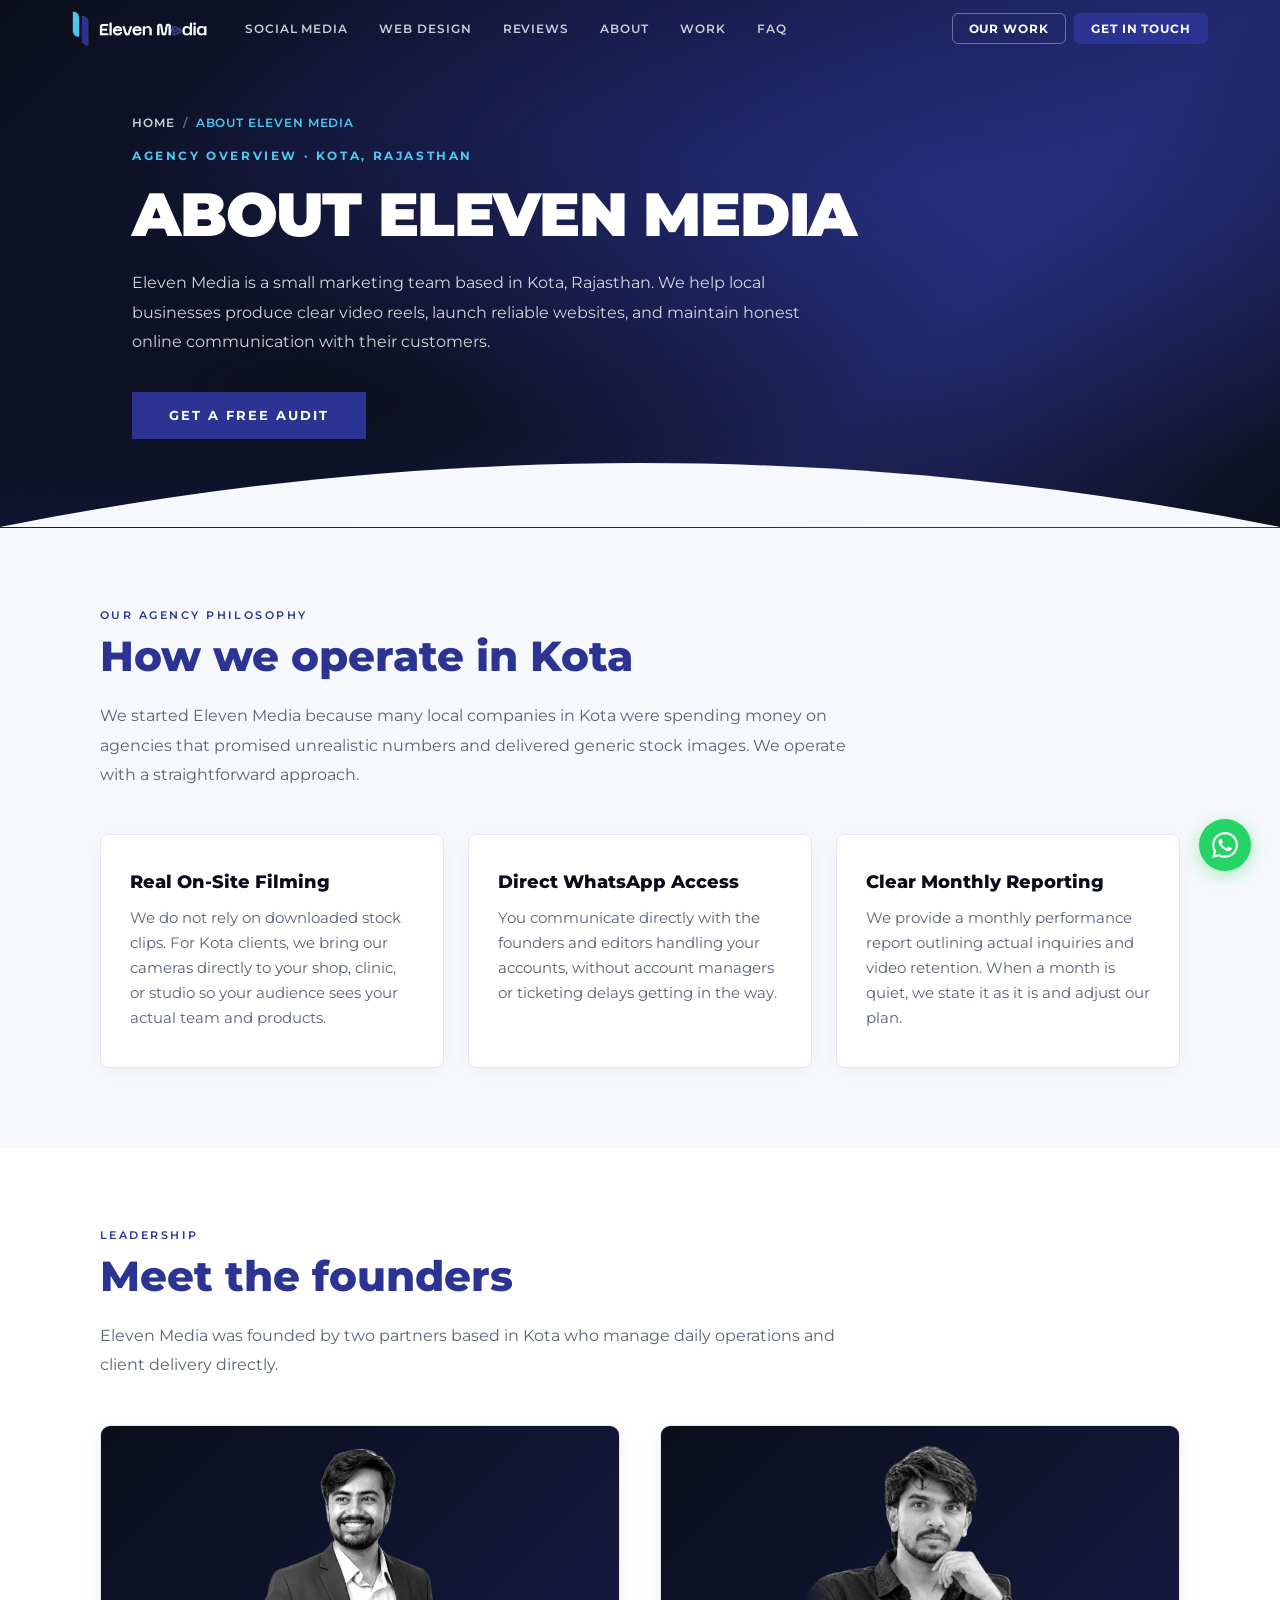
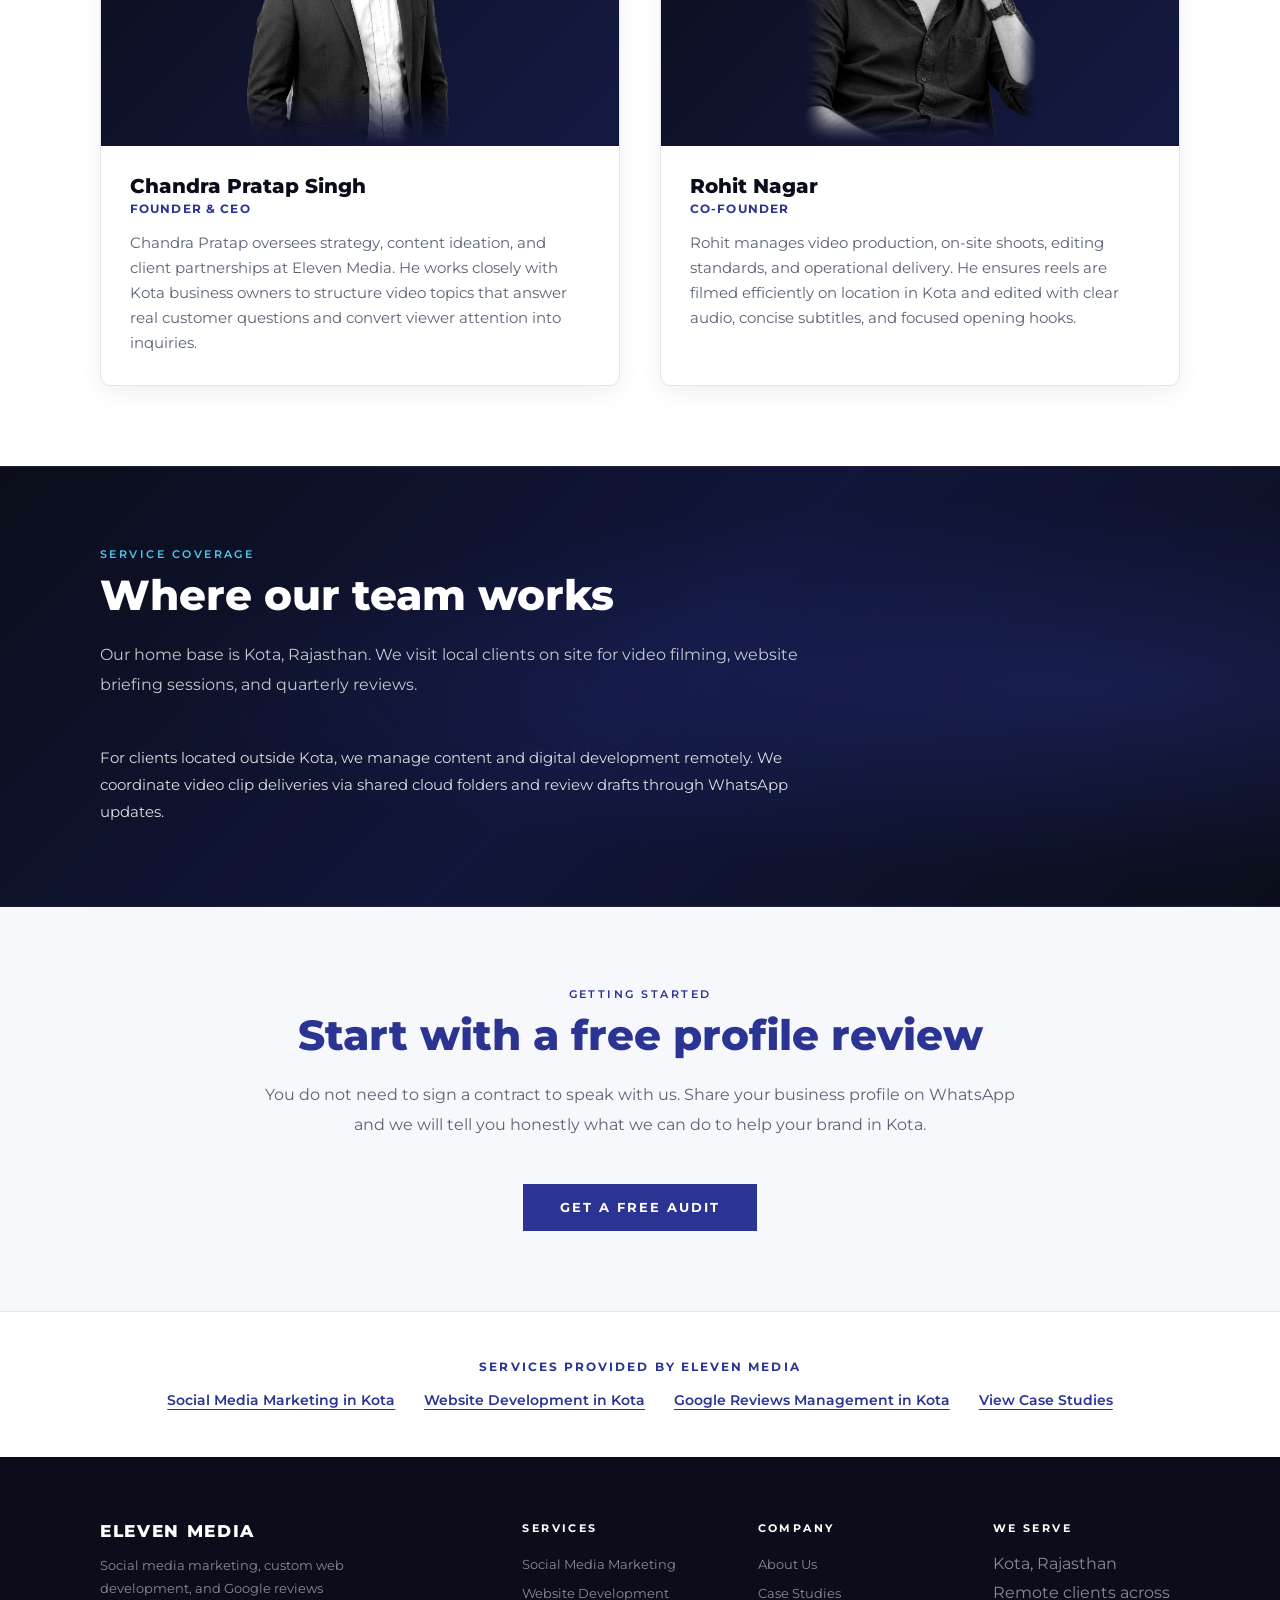
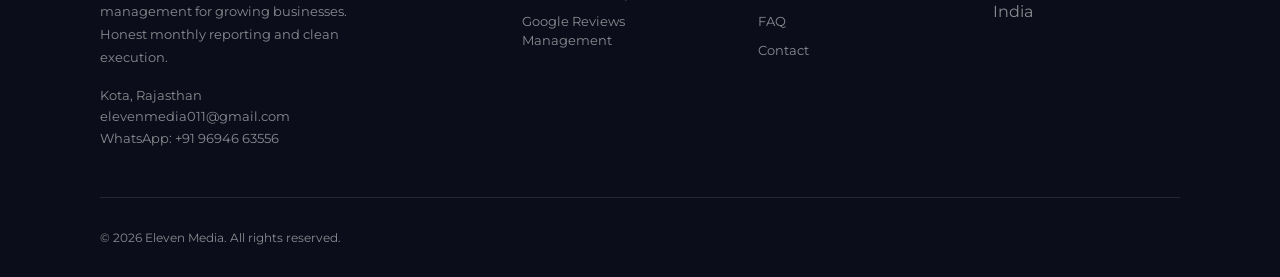
==== about/index.html @ 55a556be "Add SEO inner pages (/social-media-marketing-kota, /website-development-kota, /google-reviews-manage" ====
<!DOCTYPE html>
<html lang="en">

<head>
  <meta charset="UTF-8">
  <meta name="viewport" content="width=device-width, initial-scale=1.0">
  <title>About Eleven Media | Social Media Agency in Kota</title>
  <meta name="description"
    content="Eleven Media is a small Kota team that builds social content and websites and reports results honestly. Meet the founders.">
  <link rel="canonical" href="https://joinelevenmedia.com/about/">

  <!-- Open Graph / Facebook -->
  <meta property="og:type" content="website">
  <meta property="og:url" content="https://joinelevenmedia.com/about/">
  <meta property="og:title" content="About Eleven Media | Social Media Agency in Kota">
  <meta property="og:description"
    content="Eleven Media is a small Kota team that builds social content and websites and reports results honestly. Meet the founders.">
  <meta property="og:image" content="https://joinelevenmedia.com/assets/images/preview_screenshot.png">

  <!-- Twitter -->
  <meta name="twitter:card" content="summary_large_image">
  <meta name="twitter:url" content="https://joinelevenmedia.com/about/">
  <meta name="twitter:title" content="About Eleven Media | Social Media Agency in Kota">
  <meta name="twitter:description"
    content="Eleven Media is a small Kota team that builds social content and websites and reports results honestly. Meet the founders.">
  <meta name="twitter:image" content="https://joinelevenmedia.com/assets/images/preview_screenshot.png">

  <!-- Fonts & Stylesheet -->
  <link rel="preconnect" href="https://fonts.googleapis.com">
  <link rel="preconnect" href="https://fonts.gstatic.com" crossorigin>
  <link
    href="https://fonts.googleapis.com/css2?family=Montserrat:ital,wght@0,300;0,400;0,500;0,600;0,700;0,800;0,900;1,400&display=swap"
    rel="stylesheet">
  <link rel="stylesheet" href="../style.css">

  <!-- JSON-LD Structured Data -->
  <script type="application/ld+json">
  {
    "@context": "https://schema.org",
    "@graph": [
      {
        "@type": "ProfessionalService",
        "@id": "https://joinelevenmedia.com/#agency",
        "name": "Eleven Media",
        "url": "https://joinelevenmedia.com/",
        "logo": "https://joinelevenmedia.com/assets/images/logo.png",
        "image": "https://joinelevenmedia.com/assets/images/preview_screenshot.png",
        "email": "elevenmedia011@gmail.com",
        "telephone": "+919694663556",
        "areaServed": {
          "@type": "AdministrativeArea",
          "name": "Kota, Rajasthan"
        },
        "founder": [
          {
            "@type": "Person",
            "name": "Chandra Pratap Singh",
            "jobTitle": "Founder & CEO"
          },
          {
            "@type": "Person",
            "name": "Rohit Nagar",
            "jobTitle": "Co-Founder"
          }
        ]
      },
      {
        "@type": "BreadcrumbList",
        "@id": "https://joinelevenmedia.com/about/#breadcrumb",
        "itemListElement": [
          {
            "@type": "ListItem",
            "position": 1,
            "name": "Home",
            "item": "https://joinelevenmedia.com/"
          },
          {
            "@type": "ListItem",
            "position": 2,
            "name": "About Eleven Media",
            "item": "https://joinelevenmedia.com/about/"
          }
        ]
      }
    ]
  }
  </script>
</head>

<body>
  <!-- HEADER -->
  <header class="nav" id="siteHeader">
    <nav class="nav-inner">
      <a href="/" class="nav-logo" aria-label="Eleven Media Homepage">
        <img src="../assets/images/logo.png" alt="Eleven Media Logo" class="nav-logo-img" width="140" height="36" />
      </a>

      <!-- Desktop links -->
      <ul class="nav-links" role="list">
        <li><a href="/social-media-marketing-kota/" class="nav-ghost-link">Social Media</a></li>
        <li><a href="/website-development-kota/" class="nav-ghost-link">Web Design</a></li>
        <li><a href="/google-reviews-management-kota/" class="nav-ghost-link">Reviews</a></li>
        <li><a href="/about/" class="nav-ghost-link" aria-current="page">About</a></li>
        <li><a href="/#work" class="nav-ghost-link">Work</a></li>
        <li><a href="/#faq" class="nav-ghost-link">FAQ</a></li>
      </ul>

      <!-- Desktop CTA buttons -->
      <div class="nav-actions">
        <a href="/#work" class="nav-btn-outline">Our Work</a>
        <a href="https://wa.me/919694663556?text=Hi%20Eleven%20Media,%20I%20would%20like%20to%20talk%20about%20working%20together" class="nav-btn-solid" target="_blank" rel="noopener noreferrer">Get in Touch</a>
      </div>

      <!-- Hamburger (mobile only) -->
      <button class="nav-hamburger" id="navHamburger" onclick="toggleMobileMenu()" aria-label="Toggle menu"
        aria-expanded="false" aria-controls="mobileMenu">
        <span class="ham-line ham-line-1"></span>
        <span class="ham-line ham-line-2"></span>
        <span class="ham-line ham-line-3"></span>
      </button>
    </nav>
  </header>

  <!-- MOBILE MENU PANEL -->
  <div class="mobile-menu" id="mobileMenu" aria-hidden="true">
    <div class="mobile-menu-inner">
      <div class="mobile-menu-links">
        <a href="/social-media-marketing-kota/" class="mobile-menu-link" onclick="closeMobileMenu()">Social Media</a>
        <a href="/website-development-kota/" class="mobile-menu-link" onclick="closeMobileMenu()">Web Design</a>
        <a href="/google-reviews-management-kota/" class="mobile-menu-link" onclick="closeMobileMenu()">Reviews</a>
        <a href="/about/" class="mobile-menu-link" onclick="closeMobileMenu()">About</a>
        <a href="/#work" class="mobile-menu-link" onclick="closeMobileMenu()">Work</a>
        <a href="/#faq" class="mobile-menu-link" onclick="closeMobileMenu()">FAQ</a>
      </div>
      <div class="mobile-menu-ctas">
        <a href="/#work" class="mobile-btn-outline" onclick="closeMobileMenu()">Our Work</a>
        <a href="https://wa.me/919694663556?text=Hi%20Eleven%20Media,%20I%20would%20like%20to%20talk%20about%20working%20together" class="mobile-btn-solid" target="_blank" rel="noopener noreferrer">Get in Touch</a>
      </div>
    </div>
  </div>

  <!-- INNER HERO -->
  <section class="inner-hero">
    <div class="inner-hero-container">
      <nav class="breadcrumbs" aria-label="Breadcrumb">
        <a href="/">Home</a>
        <span class="breadcrumbs-sep" aria-hidden="true">/</span>
        <span class="breadcrumbs-current" aria-current="page">About Eleven Media</span>
      </nav>
      <p class="inner-hero-eyebrow">Agency Overview &middot; Kota, Rajasthan</p>
      <h1 class="inner-hero-title">About Eleven Media</h1>
      <p class="inner-hero-intro">
        Eleven Media is a small marketing team based in Kota, Rajasthan. We help local businesses produce clear video reels, launch reliable websites, and maintain honest online communication with their customers.
      </p>
      <a href="https://wa.me/919694663556?text=Hi%20Eleven%20Media,%20I%20would%20like%20to%20learn%20more%20about%20your%20services" class="hero-cta" target="_blank" rel="noopener noreferrer">Get a Free Audit</a>
    </div>
    <div class="wave-divider">
      <svg viewBox="0 0 1440 72" fill="none" xmlns="http://www.w3.org/2000/svg" preserveAspectRatio="none">
        <path d="M0 72C240 24 480 0 720 0C960 0 1200 24 1440 72H0Z" fill="#F7F8FC" />
      </svg>
    </div>
  </section>

  <!-- WHO WE ARE & HOW WE WORK -->
  <section class="page-section page-section-light">
    <div class="page-container">
      <p class="page-eyebrow">Our Agency Philosophy</p>
      <h2 class="page-heading">How we operate in Kota</h2>
      <p class="page-lead">
        We started Eleven Media because many local companies in Kota were spending money on agencies that promised unrealistic numbers and delivered generic stock images. We operate with a straightforward approach.
      </p>

      <div class="page-grid-3">
        <div class="page-card">
          <h3 class="page-card-title">Real On-Site Filming</h3>
          <p class="page-card-desc">
            We do not rely on downloaded stock clips. For Kota clients, we bring our cameras directly to your shop, clinic, or studio so your audience sees your actual team and products.
          </p>
        </div>
        <div class="page-card">
          <h3 class="page-card-title">Direct WhatsApp Access</h3>
          <p class="page-card-desc">
            You communicate directly with the founders and editors handling your accounts, without account managers or ticketing delays getting in the way.
          </p>
        </div>
        <div class="page-card">
          <h3 class="page-card-title">Clear Monthly Reporting</h3>
          <p class="page-card-desc">
            We provide a monthly performance report outlining actual inquiries and video retention. When a month is quiet, we state it as it is and adjust our plan.
          </p>
        </div>
      </div>
    </div>
  </section>

  <!-- MEET THE FOUNDERS -->
  <section class="page-section page-section-white">
    <div class="page-container">
      <p class="page-eyebrow">Leadership</p>
      <h2 class="page-heading">Meet the founders</h2>
      <p class="page-lead">
        Eleven Media was founded by two partners based in Kota who manage daily operations and client delivery directly.
      </p>

      <div class="founder-grid">
        <div class="founder-profile-card">
          <div class="founder-profile-img-wrap">
            <img src="../assets/founder.png" alt="Chandra Pratap Singh - Founder &amp; CEO, Eleven Media"
              class="founder-profile-img" width="320" height="300" loading="lazy" />
          </div>
          <div class="founder-profile-content">
            <h3 class="founder-profile-name">Chandra Pratap Singh</h3>
            <p class="founder-profile-role">Founder &amp; CEO</p>
            <p class="founder-profile-bio">
              Chandra Pratap oversees strategy, content ideation, and client partnerships at Eleven Media. He works closely with Kota business owners to structure video topics that answer real customer questions and convert viewer attention into inquiries.
            </p>
          </div>
        </div>

        <div class="founder-profile-card">
          <div class="founder-profile-img-wrap">
            <img src="../assets/rohit.png" alt="Rohit Nagar - Co-Founder, Eleven Media"
              class="founder-profile-img" width="300" height="300" loading="lazy" />
          </div>
          <div class="founder-profile-content">
            <h3 class="founder-profile-name">Rohit Nagar</h3>
            <p class="founder-profile-role">Co-Founder</p>
            <p class="founder-profile-bio">
              Rohit manages video production, on-site shoots, editing standards, and operational delivery. He ensures reels are filmed efficiently on location in Kota and edited with clear audio, concise subtitles, and focused opening hooks.
            </p>
          </div>
        </div>
      </div>
    </div>
  </section>

  <!-- WHERE WE WORK -->
  <section class="page-section page-section-dark">
    <div class="page-container">
      <p class="page-eyebrow">Service Coverage</p>
      <h2 class="page-heading">Where our team works</h2>
      <p class="page-lead">
        Our home base is Kota, Rajasthan. We visit local clients on site for video filming, website briefing sessions, and quarterly reviews.
      </p>
      <p style="font-size: 0.95rem; line-height: 1.8; color: rgba(255, 255, 255, 0.85); max-width: 720px;">
        For clients located outside Kota, we manage content and digital development remotely. We coordinate video clip deliveries via shared cloud folders and review drafts through WhatsApp updates.
      </p>
    </div>
  </section>

  <!-- HOW TO START -->
  <section class="page-section page-section-light" style="text-align: center;">
    <div class="page-container">
      <p class="page-eyebrow">Getting Started</p>
      <h2 class="page-heading">Start with a free profile review</h2>
      <p class="page-lead" style="margin-left: auto; margin-right: auto;">
        You do not need to sign a contract to speak with us. Share your business profile on WhatsApp and we will tell you honestly what we can do to help your brand in Kota.
      </p>
      <a href="https://wa.me/919694663556?text=Hi%20Chandra%20and%20Rohit,%20I%20would%20like%20a%20free%20audit%20for%20my%20business" class="hero-cta" target="_blank" rel="noopener noreferrer">Get a Free Audit</a>
    </div>
  </section>

  <!-- INTERNAL LINKS BAR -->
  <section class="internal-links-bar" aria-label="Services offered by Eleven Media">
    <div class="page-container">
      <p class="internal-links-label">Services Provided by Eleven Media</p>
      <ul class="internal-links-nav">
        <li><a href="/social-media-marketing-kota/">Social Media Marketing in Kota</a></li>
        <li><a href="/website-development-kota/">Website Development in Kota</a></li>
        <li><a href="/google-reviews-management-kota/">Google Reviews Management in Kota</a></li>
        <li><a href="/#work">View Case Studies</a></li>
      </ul>
    </div>
  </section>

  <!-- FOOTER -->
  <footer>
    <div class="footer-inner">
      <div class="footer-top">
        <div>
          <p class="footer-brand-name">Eleven Media</p>
          <p class="footer-brand-desc">Social media marketing, custom web development, and Google reviews management for growing businesses. Honest monthly reporting and clean execution.</p>
          <p class="footer-address">
            Kota, Rajasthan<br>
            <a href="mailto:elevenmedia011@gmail.com">elevenmedia011@gmail.com</a><br>
            <a href="https://wa.me/919694663556" target="_blank" rel="noopener noreferrer">WhatsApp: +91 96946 63556</a>
          </p>
        </div>
        <div>
          <p class="footer-col-title">Services</p>
          <ul class="footer-links">
            <li><a href="/social-media-marketing-kota/">Social Media Marketing</a></li>
            <li><a href="/website-development-kota/">Website Development</a></li>
            <li><a href="/google-reviews-management-kota/">Google Reviews Management</a></li>
          </ul>
        </div>
        <div>
          <p class="footer-col-title">Company</p>
          <ul class="footer-links">
            <li><a href="/about/">About Us</a></li>
            <li><a href="/#work">Case Studies</a></li>
            <li><a href="/#faq">FAQ</a></li>
            <li><a href="/#contact">Contact</a></li>
          </ul>
        </div>
        <div>
          <p class="footer-col-title">We Serve</p>
          <ul class="footer-links">
            <li>Kota, Rajasthan</li>
            <li>Remote clients across India</li>
          </ul>
        </div>
      </div>
      <div class="footer-bottom">
        <p>&copy; 2026 Eleven Media. All rights reserved.</p>
      </div>
    </div>
  </footer>

  <!-- FLOATING WHATSAPP -->
  <div class="wa-float">
    <a href="https://wa.me/919694663556" target="_blank" rel="noopener noreferrer" class="wa-btn"
      aria-label="Chat with Eleven Media on WhatsApp">
      <svg width="26" height="26" viewBox="0 0 24 24" fill="currentColor">
        <path
          d="M.057 24l1.687-6.163c-1.041-1.804-1.588-3.849-1.587-5.946.003-6.556 5.338-11.891 11.893-11.891 3.181.001 6.167 1.24 8.413 3.488 2.245 2.248 3.481 5.236 3.48 8.414-.003 6.557-5.338 11.892-11.893 11.892-1.99-.001-3.951-.5-5.688-1.448l-6.305 1.654zm6.597-3.807c1.676.995 3.276 1.591 5.392 1.592 5.448 0 9.886-4.434 9.889-9.885.002-5.462-4.415-9.89-9.881-9.892-5.452 0-9.887 4.434-9.889 9.884-.001 2.225.651 3.891 1.746 5.634l-.999 3.648 3.742-.981zm11.387-5.464c-.074-.124-.272-.198-.57-.347-.297-.149-1.758-.868-2.031-.967-.272-.099-.47-.149-.669.149-.198.297-.768.967-.941 1.165-.173.198-.347.223-.644.074-.297-.149-1.255-.462-2.39-1.475-.883-.788-1.48-1.761-1.653-2.059-.173-.297-.018-.458.13-.606.134-.133.297-.347.446-.521.151-.172.2-.296.3-.495.099-.198.05-.372-.025-.521-.075-.148-.669-1.611-.916-2.206-.242-.579-.487-.501-.669-.51l-.57-.01c-.198 0-.52.074-.792.372s-1.04 1.016-1.04 2.479 1.065 2.876 1.213 3.074c.149.198 2.095 3.2 5.076 4.487.709.306 1.263.489 1.694.626.712.226 1.36.194 1.872.118.571-.085 1.758-.719 2.006-1.413.248-.695.248-1.29.173-1.414z" />
      </svg>
    </a>
  </div>

  <script>
    (function () {
      var header = document.getElementById('siteHeader');
      function onScroll() {
        if (window.scrollY > 10) {
          header.classList.add('scrolled');
        } else {
          header.classList.remove('scrolled');
        }
      }
      window.addEventListener('scroll', onScroll, { passive: true });
      onScroll();
    })();

    var _menuOpen = false;
    function toggleMobileMenu() {
      _menuOpen ? closeMobileMenu() : openMobileMenu();
    }
    function openMobileMenu() {
      _menuOpen = true;
      var menu = document.getElementById('mobileMenu');
      var btn = document.getElementById('navHamburger');
      menu.classList.add('open');
      btn.classList.add('is-open');
      btn.setAttribute('aria-expanded', 'true');
      menu.setAttribute('aria-hidden', 'false');
      document.body.style.overflow = 'hidden';
    }
    function closeMobileMenu() {
      _menuOpen = false;
      var menu = document.getElementById('mobileMenu');
      var btn = document.getElementById('navHamburger');
      menu.classList.remove('open');
      btn.classList.remove('is-open');
      btn.setAttribute('aria-expanded', 'false');
      menu.setAttribute('aria-hidden', 'true');
      document.body.style.overflow = '';
    }
    document.addEventListener('keydown', function (e) {
      if (e.key === 'Escape' && _menuOpen) closeMobileMenu();
    });
  </script>
</body>

</html>
---- style.css ----
/* ======================
   ROOT & RESET
====================== */
*,
*::before,
*::after {
  box-sizing: border-box;
  margin: 0;
  padding: 0;
}

:root {
  --brand-primary: #2B3492;
  /* Deep Indigo - primary, headings, buttons, dark sections */
  --accent: #4EC7EF;
  /* Sky Blue - accents, highlights, hover, icons */
  --near-black: #0B0E1A;
  /* Near-black - hero background, footer */
  --black: #0B0E1A;
  --off-white: #F7F8FC;
  /* Off-white - page background, cards */
  --white: #ffffff;
  --dark-gray: #1E2540;
  --mid-gray: #5A6275;
  --light-gray: #E2E6F0;
}

html {
  font-size: 16px;
  scroll-behavior: smooth;
}

body {
  font-family: 'Montserrat', sans-serif;
  background: var(--off-white);
  color: var(--near-black);
  -webkit-font-smoothing: antialiased;
  padding-top: 58px;
  /* clearance for fixed nav */
}

img {
  display: block;
  max-width: 100%;
}

a {
  text-decoration: none;
  color: inherit;
}

/* ======================
   NAVIGATION
====================== */
.nav {
  position: fixed;
  top: 0;
  left: 0;
  width: 100%;
  z-index: 100;
  /* transparent at top — hero shows through */
  background: transparent;
  border-bottom: 1px solid transparent;
  transition: background 0.25s ease, border-color 0.25s ease, backdrop-filter 0.25s ease;
  height: 58px;
}

/* scrolled state — glass blur */
.nav.scrolled {
  background: rgba(11, 14, 26, 0.90);
  border-bottom-color: rgba(255, 255, 255, 0.08);
  backdrop-filter: blur(14px);
  -webkit-backdrop-filter: blur(14px);
}

.nav-inner {
  display: flex;
  align-items: center;
  justify-content: space-between;
  height: 100%;
  max-width: 1200px;
  margin: 0 auto;
  padding: 0 2rem;
  gap: 1.5rem;
}

/* Logo */
.nav-logo {
  display: flex;
  align-items: center;
  text-decoration: none;
  flex-shrink: 0;
}

.nav-logo-img {
  height: 36px;
  width: auto;
  display: block;
  object-fit: contain;
}

/* Ghost links — desktop */
.nav-links {
  display: flex;
  align-items: center;
  gap: 0.25rem;
  list-style: none;
  flex: 1;
}

.nav-ghost-link {
  display: inline-flex;
  align-items: center;
  padding: 0.45rem 0.85rem;
  font-family: 'Montserrat', sans-serif;
  font-size: 0.72rem;
  font-weight: 600;
  letter-spacing: 0.08em;
  text-transform: uppercase;
  color: rgba(255, 255, 255, 0.78);
  border-radius: 6px;
  transition: background 0.18s, color 0.18s;
  white-space: nowrap;
}

.nav-ghost-link:hover {
  background: rgba(255, 255, 255, 0.1);
  color: var(--white);
}

/* Desktop CTA buttons */
.nav-actions {
  display: flex;
  align-items: center;
  gap: 0.5rem;
  flex-shrink: 0;
}

.nav-btn-outline {
  display: inline-flex;
  align-items: center;
  padding: 0.45rem 1rem;
  font-family: 'Montserrat', sans-serif;
  font-size: 0.72rem;
  font-weight: 700;
  letter-spacing: 0.08em;
  text-transform: uppercase;
  color: var(--white);
  border: 1.5px solid rgba(255, 255, 255, 0.35);
  border-radius: 6px;
  background: transparent;
  transition: border-color 0.18s, background 0.18s;
  white-space: nowrap;
}

.nav-btn-outline:hover {
  border-color: rgba(255, 255, 255, 0.7);
  background: rgba(255, 255, 255, 0.07);
}

.nav-btn-solid {
  display: inline-flex;
  align-items: center;
  padding: 0.45rem 1rem;
  font-family: 'Montserrat', sans-serif;
  font-size: 0.72rem;
  font-weight: 700;
  letter-spacing: 0.08em;
  text-transform: uppercase;
  color: var(--white);
  background: var(--brand-primary);
  border: 1.5px solid var(--brand-primary);
  border-radius: 6px;
  transition: background 0.18s, border-color 0.18s;
  white-space: nowrap;
}

.nav-btn-solid:hover {
  background: var(--accent);
  border-color: var(--accent);
  color: var(--near-black);
}

/* Hamburger button — mobile only */
.nav-hamburger {
  display: none;
  flex-direction: column;
  justify-content: center;
  gap: 5px;
  width: 36px;
  height: 36px;
  cursor: pointer;
  background: rgba(255, 255, 255, 0.08);
  border: 1.5px solid rgba(255, 255, 255, 0.2);
  border-radius: 6px;
  padding: 0 8px;
  flex-shrink: 0;
  transition: background 0.18s;
}

.nav-hamburger:hover {
  background: rgba(255, 255, 255, 0.14);
}

.ham-line {
  display: block;
  width: 100%;
  height: 2px;
  background: var(--white);
  border-radius: 2px;
  transition: transform 0.28s cubic-bezier(0.4, 0, 0.2, 1),
    opacity 0.28s ease;
  transform-origin: center;
}

/* Animated X state */
.nav-hamburger.is-open .ham-line-1 {
  transform: translateY(7px) rotate(45deg);
}

.nav-hamburger.is-open .ham-line-2 {
  opacity: 0;
  transform: scaleX(0);
}

.nav-hamburger.is-open .ham-line-3 {
  transform: translateY(-7px) rotate(-45deg);
}

/* ======================
   MOBILE MENU PANEL
====================== */
.mobile-menu {
  display: none;
  position: fixed;
  top: 58px;
  left: 0;
  right: 0;
  bottom: 0;
  z-index: 99;
  background: rgba(11, 14, 26, 0.97);
  backdrop-filter: blur(16px);
  -webkit-backdrop-filter: blur(16px);
  border-top: 1px solid rgba(255, 255, 255, 0.08);
  overflow: hidden;
}

.mobile-menu.open {
  display: flex;
  flex-direction: column;
}

.mobile-menu-inner {
  display: flex;
  flex-direction: column;
  justify-content: space-between;
  height: 100%;
  padding: 1.5rem 1.5rem 2.5rem;
  animation: mobileMenuIn 0.24s cubic-bezier(0.16, 1, 0.3, 1) both;
}

@keyframes mobileMenuIn {
  from {
    opacity: 0;
    transform: translateY(-10px);
  }

  to {
    opacity: 1;
    transform: translateY(0);
  }
}

.mobile-menu-links {
  display: flex;
  flex-direction: column;
  gap: 0.25rem;
}

.mobile-menu-link {
  display: block;
  padding: 0.85rem 1rem;
  font-family: 'Montserrat', sans-serif;
  font-size: 0.82rem;
  font-weight: 600;
  letter-spacing: 0.1em;
  text-transform: uppercase;
  color: rgba(255, 255, 255, 0.8);
  border-radius: 8px;
  transition: background 0.18s, color 0.18s;
}

.mobile-menu-link:hover {
  background: rgba(255, 255, 255, 0.07);
  color: var(--white);
}

.mobile-menu-ctas {
  display: flex;
  flex-direction: column;
  gap: 0.6rem;
}

.mobile-btn-outline {
  display: flex;
  align-items: center;
  justify-content: center;
  width: 100%;
  padding: 0.8rem 1.5rem;
  font-family: 'Montserrat', sans-serif;
  font-size: 0.78rem;
  font-weight: 700;
  letter-spacing: 0.1em;
  text-transform: uppercase;
  color: var(--white);
  background: transparent;
  border: 1.5px solid rgba(255, 255, 255, 0.3);
  border-radius: 8px;
  transition: border-color 0.18s, background 0.18s;
}

.mobile-btn-outline:hover {
  border-color: rgba(255, 255, 255, 0.7);
  background: rgba(255, 255, 255, 0.07);
}

.mobile-btn-solid {
  display: flex;
  align-items: center;
  justify-content: center;
  width: 100%;
  padding: 0.8rem 1.5rem;
  font-family: 'Montserrat', sans-serif;
  font-size: 0.78rem;
  font-weight: 700;
  letter-spacing: 0.1em;
  text-transform: uppercase;
  color: var(--white);
  background: var(--brand-primary);
  border: 1.5px solid var(--brand-primary);
  border-radius: 8px;
  transition: background 0.18s, border-color 0.18s;
}

.mobile-btn-solid:hover {
  background: var(--accent);
  border-color: var(--accent);
  color: var(--near-black);
}



/* ======================
   HERO
====================== */
.hero {
  position: relative;
  width: 100%;
  height: 100vh;
  min-height: 640px;
  overflow: hidden;
  display: flex;
  align-items: center;
  margin-top: -58px;
  /* slide under the fixed transparent nav */
}

.hero-image-block {
  position: absolute;
  inset: 0;
  z-index: 0;
  background:
    radial-gradient(ellipse at 72% 42%, rgba(43, 52, 146, 0.65) 0%, transparent 55%),
    radial-gradient(ellipse at 88% 82%, rgba(11, 14, 26, 0.92) 0%, transparent 45%),
    linear-gradient(135deg, #0B0E1A 0%, #151a44 38%, #202766 62%, #0B0E1A 100%);
}

.hero-bg {
  position: absolute;
  inset: 0;
  z-index: 1;
  background: linear-gradient(to right, rgba(11, 14, 26, 0.88) 36%, rgba(11, 14, 26, 0.25) 72%, transparent 100%);
}

.hero-content {
  position: relative;
  z-index: 2;
  max-width: 1380px;
  width: 100%;
  margin: 0 auto;
  padding: 0 2.5rem;
  padding-top: 58px;
  padding-bottom: 2rem;
  display: grid;
  grid-template-columns: 1.1fr 0.9fr;
  align-items: center;
  gap: 3rem;
}

.hero-text-col {
  position: relative;
  z-index: 2;
}

.hero-image-col {
  display: flex;
  justify-content: flex-end;
  align-items: center;
  position: relative;
  z-index: 1;
}

.hero-image-wrapper {
  position: relative;
  display: flex;
  justify-content: flex-end;
  align-items: center;
  width: 100%;
}

/* Single scalable duo group — all duo elements scale together as one unified unit */
.hero-duo-group {
  position: relative;
  width: 100%;
  max-width: 630px;
  aspect-ratio: 630 / 580;
  height: auto;
  max-height: min(600px, 72vh);
  margin-left: auto;
  margin-right: 0;
}

/* Chandra's Backdrop Bubble (Left/Center) */
.hero-circle-backdrop {
  position: absolute;
  width: 66%;
  aspect-ratio: 1 / 1;
  border-radius: 50%;
  background: radial-gradient(circle at 35% 28%, rgba(78, 199, 239, 0.92) 0%, rgba(43, 52, 146, 0.95) 60%, #151a44 100%);
  box-shadow:
    0 25px 60px rgba(43, 52, 146, 0.5),
    0 0 45px rgba(78, 199, 239, 0.3),
    inset 0 2px 6px rgba(255, 255, 255, 0.35);
  top: 14%;
  left: 2%;
  z-index: 1;
  pointer-events: none;
  transition: transform 0.4s ease, box-shadow 0.4s ease;
}

.hero-image-wrapper:hover .hero-circle-backdrop {
  transform: scale(1.03);
  box-shadow:
    0 30px 70px rgba(43, 52, 146, 0.6),
    0 0 60px rgba(78, 199, 239, 0.45),
    inset 0 2px 8px rgba(255, 255, 255, 0.5);
}

/* Rohit's Backdrop Bubble (Right/Behind) */
.hero-backdrop-rohit {
  width: 55%;
  aspect-ratio: 1 / 1;
  background: radial-gradient(circle at 45% 35%, rgba(78, 199, 239, 0.82) 0%, rgba(43, 52, 146, 0.88) 60%, #151a44 100%);
  top: 15%;
  right: 0;
  left: auto;
  z-index: 1;
  box-shadow:
    0 20px 50px rgba(43, 52, 146, 0.4),
    0 0 35px rgba(78, 199, 239, 0.2),
    inset 0 2px 6px rgba(255, 255, 255, 0.25);
  pointer-events: none;
}

.hero-image-wrapper:hover .hero-backdrop-rohit {
  transform: scale(1.03);
  box-shadow:
    0 25px 60px rgba(43, 52, 146, 0.5),
    0 0 45px rgba(78, 199, 239, 0.3);
}

/* Rohit Nagar Container & Visual Hierarchy (Right side, slightly behind Chandra) */
.hero-rohit-wrap {
  position: absolute;
  right: 0;
  bottom: 0;
  height: 84%;
  width: auto;
  z-index: 2;
  display: flex;
  align-items: flex-end;
  justify-content: center;
  pointer-events: none;
}

.hero-rohit-img {
  height: 100%;
  width: auto;
  max-width: none;
  object-fit: contain;
  display: block;
  filter: drop-shadow(0 15px 30px rgba(0, 0, 0, 0.7));
  pointer-events: auto;
  transition: transform 0.35s ease, filter 0.35s ease;
}

.hero-rohit-img:hover {
  transform: translateY(-4px) scale(1.015);
  filter: drop-shadow(0 20px 40px rgba(78, 199, 239, 0.25));
}

/* Chandra Pratap (Front & Center-Left) */
.hero-founder-img {
  position: absolute;
  left: 0;
  bottom: 0;
  height: 96%;
  width: auto;
  max-width: none;
  object-fit: contain;
  display: block;
  z-index: 3;
  filter: drop-shadow(0 20px 35px rgba(0, 0, 0, 0.65));
  transition: transform 0.35s ease, filter 0.35s ease;
}

.hero-founder-img:hover {
  transform: translateY(-4px) scale(1.015);
  filter: drop-shadow(0 25px 45px rgba(78, 199, 239, 0.25));
}

/* Caption Cards */
.founder-caption-card {
  position: absolute;
  z-index: 4;
  display: flex;
  align-items: center;
  gap: 0.65rem;
  background: rgba(11, 14, 26, 0.88);
  backdrop-filter: blur(16px);
  -webkit-backdrop-filter: blur(16px);
  border: 1px solid rgba(255, 255, 255, 0.14);
  border-left: 3px solid var(--accent);
  padding: 0.5rem 0.9rem;
  border-radius: 9px;
  box-shadow: 0 16px 36px rgba(0, 0, 0, 0.6), 0 0 20px rgba(78, 199, 239, 0.1);
  pointer-events: auto;
  transition: transform 0.25s ease, border-color 0.25s ease, box-shadow 0.25s ease;
  white-space: nowrap;
}

.founder-caption-card.caption-chandra {
  left: 0;
  bottom: 3%;
}

.founder-caption-card.caption-rohit {
  right: 0;
  left: auto;
  bottom: 3%;
  border-left: 3px solid rgba(78, 199, 239, 0.6);
}

.founder-caption-card:hover {
  border-color: rgba(78, 199, 239, 0.4);
  box-shadow: 0 20px 42px rgba(0, 0, 0, 0.7), 0 0 28px rgba(78, 199, 239, 0.22);
}

.founder-caption-card.caption-chandra:hover {
  transform: translateY(-2px);
}

.founder-caption-card.caption-rohit:hover {
  transform: translateY(-2px);
}

.founder-caption-text {
  display: flex;
  flex-direction: column;
  line-height: 1.25;
}

.founder-name {
  font-family: 'Montserrat', sans-serif;
  font-size: 0.88rem;
  font-weight: 700;
  color: var(--white);
  letter-spacing: -0.01em;
}

.founder-role {
  font-family: 'Montserrat', sans-serif;
  font-size: 0.68rem;
  font-weight: 500;
  color: var(--accent);
  letter-spacing: 0.06em;
  text-transform: uppercase;
  margin-top: 2px;
}

.hero-tag {
  font-family: 'Montserrat', sans-serif;
  font-size: 0.76rem;
  font-weight: 600;
  letter-spacing: 0.2em;
  text-transform: uppercase;
  color: var(--accent);
  margin-bottom: 1.4rem;
}

.hero-headline {
  font-family: 'Montserrat', sans-serif;
  font-size: clamp(2.4rem, 6vw, 5.5rem);
  font-weight: 900;
  line-height: 1.0;
  text-transform: uppercase;
  color: var(--white);
  letter-spacing: -0.02em;
  max-width: 14ch;
  margin-bottom: 1.6rem;
}

.hero-sub {
  font-family: 'Montserrat', sans-serif;
  font-size: 0.92rem;
  font-weight: 400;
  letter-spacing: 0.12em;
  text-transform: uppercase;
  color: rgba(255, 255, 255, 0.72);
  margin-bottom: 2.4rem;
  line-height: 1.85;
}

.hero-cta {
  display: inline-block;
  font-family: 'Montserrat', sans-serif;
  font-size: 0.82rem;
  font-weight: 700;
  letter-spacing: 0.15em;
  text-transform: uppercase;
  color: var(--white);
  background: var(--brand-primary);
  border: 2px solid var(--brand-primary);
  padding: 0.85rem 2.2rem;
  transition: background 0.2s, border-color 0.2s, color 0.2s;
}

.hero-cta:hover {
  background: var(--accent);
  border-color: var(--accent);
  color: var(--near-black);
}

.wave-divider {
  position: absolute;
  bottom: 0;
  left: 0;
  width: 100%;
  z-index: 3;
  line-height: 0;
}

.wave-divider svg {
  display: block;
  width: 100%;
}

/* ======================
   LOGOS STRIP
====================== */
.logos-strip {
  background: var(--off-white);
  padding: 2.4rem 0;
  overflow: hidden;
  position: relative;
}

.logos-strip-label {
  text-align: center;
  font-family: 'Montserrat', sans-serif;
  font-size: 0.7rem;
  font-weight: 600;
  letter-spacing: 0.22em;
  text-transform: uppercase;
  color: var(--mid-gray);
  margin-bottom: 1.6rem;
  padding: 0 1.5rem;
}

.logos-marquee {
  width: 100%;
  overflow: hidden;
  display: flex;
  mask-image: linear-gradient(to right, transparent, black 8%, black 92%, transparent);
  -webkit-mask-image: linear-gradient(to right, transparent, black 8%, black 92%, transparent);
}

.logos-track {
  display: flex;
  width: max-content;
  animation: scroll-right 32s linear infinite;
  will-change: transform;
}

.logos-marquee:hover .logos-track {
  animation-play-state: paused;
}

.logos-group {
  display: flex;
  align-items: center;
  gap: 8.5rem;
  padding-right: 8.5rem;
  flex-shrink: 0;
}

.logo-item {
  font-family: 'Montserrat', sans-serif;
  font-size: 1.05rem;
  font-weight: 800;
  letter-spacing: 0.08em;
  text-transform: uppercase;
  color: #9aa2b6;
  transition: color 0.2s;
  cursor: default;
  white-space: nowrap;
}

.logo-item:hover {
  color: var(--brand-primary);
}

@keyframes scroll-right {
  0% {
    transform: translateX(-50%);
  }
  100% {
    transform: translateX(0);
  }
}

@media (prefers-reduced-motion: reduce) {
  .logos-track {
    animation: none;
  }
}

/* ======================
   STRATEGY / SERVICES
====================== */
.strategy {
  background: var(--off-white);
  padding: 5.5rem 2.5rem;
  text-align: center;
}

.strategy-headline {
  font-family: 'Montserrat', sans-serif;
  font-size: clamp(1.6rem, 3vw, 2.4rem);
  font-weight: 800;
  color: var(--brand-primary);
  max-width: 640px;
  margin: 0 auto 1.1rem;
  line-height: 1.15;
}

.strategy-body {
  font-size: 1rem;
  color: var(--mid-gray);
  max-width: 600px;
  margin: 0 auto 4rem;
  line-height: 1.78;
}

.services-grid {
  display: grid;
  grid-template-columns: repeat(3, 1fr);
  gap: 0;
  max-width: 860px;
  margin: 0 auto;
}

.service-item {
  padding: 2.6rem 1.4rem 3.2rem;
  display: flex;
  flex-direction: column;
  align-items: center;
  gap: 0.9rem;
  border-right: 1px solid var(--light-gray);
  border-bottom: 1px solid var(--light-gray);
}

.service-item:nth-child(3n) {
  border-right: none;
}

.service-item:nth-child(4),
.service-item:nth-child(5),
.service-item:nth-child(6) {
  border-bottom: none;
}

.service-icon {
  width: 42px;
  height: 42px;
  color: var(--brand-primary);
}

.service-title {
  font-family: 'Montserrat', sans-serif;
  font-size: 1.1rem;
  font-weight: 800;
  text-align: center;
  color: var(--near-black);
  line-height: 1.25;
}

.service-desc {
  font-size: 0.88rem;
  color: var(--mid-gray);
  text-align: center;
  line-height: 1.65;
}

/* ======================
   WHY CHOOSE
====================== */
.why-section {
  background: var(--off-white);
  padding: 5rem 2.5rem;
  text-align: center;
}

.why-eyebrow {
  font-family: 'Montserrat', sans-serif;
  font-size: 0.7rem;
  font-weight: 600;
  letter-spacing: 0.24em;
  text-transform: uppercase;
  color: var(--brand-primary);
  margin-bottom: 0.7rem;
}

.why-headline {
  font-family: 'Montserrat', sans-serif;
  font-size: clamp(1.8rem, 4vw, 3rem);
  font-weight: 900;
  color: var(--brand-primary);
  margin-bottom: 2.4rem;
}

.video-container {
  width: 100%;
  max-width: 1100px;
  margin: 0 auto;
}

.video-wrapper {
  position: relative;
  width: 100%;
  aspect-ratio: 16 / 9;
  background: #000;
  border-radius: 8px;
  overflow: hidden;
  box-shadow: 0 16px 40px rgba(11, 14, 26, 0.18);
}

.video-wrapper iframe,
.video-wrapper video {
  position: absolute;
  top: 0;
  left: 0;
  width: 100%;
  height: 100%;
  border: 0;
}

/* ======================
   TAILORED BANNER
====================== */
.tailored-banner {
  position: relative;
  width: 100%;
  min-height: 520px;
  display: flex;
  align-items: center;
  overflow: hidden;
  background:
    radial-gradient(ellipse at 15% 45%, rgba(78, 199, 239, 0.12) 0%, transparent 50%),
    radial-gradient(ellipse at 85% 65%, rgba(43, 52, 146, 0.45) 0%, transparent 60%),
    linear-gradient(135deg, #0B0E1A 0%, #11163a 50%, #0B0E1A 100%);
  border-top: 1px solid rgba(255, 255, 255, 0.06);
  border-bottom: 1px solid rgba(255, 255, 255, 0.06);
}

.tailored-inner {
  max-width: 1260px;
  width: 100%;
  margin: 0 auto;
  padding: 5.5rem 2.5rem;
  display: grid;
  grid-template-columns: 1fr 1fr;
  gap: 4.5rem;
  align-items: center;
}

.tailored-visual-col {
  position: relative;
  z-index: 1;
}

.tailored-img-card {
  position: relative;
  border-radius: 16px;
  overflow: hidden;
  border: 1px solid rgba(255, 255, 255, 0.12);
  box-shadow: 0 25px 60px rgba(0, 0, 0, 0.55), 0 0 35px rgba(78, 199, 239, 0.1);
  transition: transform 0.35s ease, box-shadow 0.35s ease, border-color 0.35s ease;
}

.tailored-img-card:hover {
  transform: translateY(-4px);
  border-color: rgba(78, 199, 239, 0.35);
  box-shadow: 0 30px 70px rgba(0, 0, 0, 0.65), 0 0 45px rgba(78, 199, 239, 0.2);
}

.tailored-img {
  display: block;
  width: 100%;
  height: 390px;
  object-fit: cover;
}

.tailored-network-wrapper {
  position: relative;
  display: flex;
  justify-content: center;
  align-items: center;
  width: 100%;
}

.tailored-network-img {
  display: block;
  width: 100%;
  max-width: 540px;
  height: auto;
  aspect-ratio: 1 / 1;
  object-fit: contain;
  filter: drop-shadow(0 20px 45px rgba(0, 0, 0, 0.45));
  transition: transform 0.4s ease;
}

.tailored-network-img:hover {
  transform: scale(1.025);
}

.tailored-badge-live {
  position: absolute;
  top: 18px;
  left: 18px;
  display: flex;
  align-items: center;
  gap: 0.55rem;
  background: rgba(11, 14, 26, 0.82);
  backdrop-filter: blur(12px);
  -webkit-backdrop-filter: blur(12px);
  border: 1px solid rgba(255, 255, 255, 0.14);
  padding: 0.45rem 0.9rem;
  border-radius: 999px;
  font-family: 'Montserrat', sans-serif;
  font-size: 0.72rem;
  font-weight: 600;
  color: var(--white);
  letter-spacing: 0.04em;
  box-shadow: 0 8px 20px rgba(0, 0, 0, 0.4);
}

.tailored-badge-live .live-dot {
  width: 7px;
  height: 7px;
  background: var(--accent);
  border-radius: 50%;
  box-shadow: 0 0 8px var(--accent);
}

.tailored-stat-pill {
  position: absolute;
  bottom: 20px;
  right: 20px;
  display: flex;
  flex-direction: column;
  background: rgba(11, 14, 26, 0.88);
  backdrop-filter: blur(14px);
  -webkit-backdrop-filter: blur(14px);
  border: 1px solid rgba(78, 199, 239, 0.28);
  border-left: 3px solid var(--accent);
  padding: 0.65rem 1.15rem;
  border-radius: 10px;
  box-shadow: 0 12px 30px rgba(0, 0, 0, 0.55);
}

.tailored-stat-pill strong {
  font-family: 'Montserrat', sans-serif;
  font-size: 1.25rem;
  font-weight: 800;
  color: var(--accent);
  line-height: 1.1;
}

.tailored-stat-pill span {
  font-family: 'Montserrat', sans-serif;
  font-size: 0.68rem;
  font-weight: 500;
  color: rgba(255, 255, 255, 0.75);
  text-transform: uppercase;
  letter-spacing: 0.05em;
  margin-top: 2px;
}

.tailored-content {
  position: relative;
  z-index: 1;
}

.tailored-eyebrow {
  font-family: 'Montserrat', sans-serif;
  font-size: 0.72rem;
  font-weight: 600;
  letter-spacing: 0.22em;
  text-transform: uppercase;
  color: var(--accent);
  margin-bottom: 0.9rem;
}

.tailored-headline {
  font-family: 'Montserrat', sans-serif;
  font-size: clamp(1.8rem, 3.2vw, 2.8rem);
  font-weight: 900;
  color: var(--white);
  line-height: 1.15;
  margin-bottom: 1.2rem;
}

.tailored-body {
  font-size: 0.94rem;
  color: rgba(255, 255, 255, 0.78);
  line-height: 1.8;
  margin-bottom: 1.8rem;
}

.tailored-features {
  display: flex;
  flex-direction: column;
  gap: 0.75rem;
  margin-bottom: 2.2rem;
}

.tailored-feature-item {
  display: flex;
  align-items: center;
  gap: 0.75rem;
  font-family: 'Montserrat', sans-serif;
  font-size: 0.85rem;
  font-weight: 600;
  color: rgba(255, 255, 255, 0.9);
}

.tailored-feature-item svg {
  color: var(--accent);
  flex-shrink: 0;
}

.tailored-cta {
  display: inline-block;
  font-family: 'Montserrat', sans-serif;
  font-size: 0.78rem;
  font-weight: 700;
  letter-spacing: 0.15em;
  text-transform: uppercase;
  color: var(--white);
  border: 2px solid var(--white);
  padding: 0.8rem 2rem;
  transition: background 0.2s, border-color 0.2s, color 0.2s;
}

.tailored-cta:hover {
  background: var(--accent);
  border-color: var(--accent);
  color: var(--near-black);
}

/* ======================
   CASE STUDIES
====================== */
.case-studies {
  background: var(--off-white);
  padding: 5.5rem 2.5rem;
}

.section-header {
  text-align: center;
  margin-bottom: 3rem;
}

.section-eyebrow {
  font-family: 'Montserrat', sans-serif;
  font-size: 0.7rem;
  font-weight: 600;
  letter-spacing: 0.22em;
  text-transform: uppercase;
  color: var(--accent);
  margin-bottom: 0.6rem;
}

.section-title {
  font-family: 'Montserrat', sans-serif;
  font-size: clamp(1.6rem, 3.2vw, 2.4rem);
  font-weight: 800;
  color: var(--brand-primary);
}

.cs-grid {
  display: grid;
  grid-template-columns: repeat(2, 1fr);
  gap: 1rem;
  max-width: 1080px;
  margin: 0 auto;
}

.cs-grid-2 {
  grid-template-columns: repeat(2, 1fr);
}

.cs-card {
  position: relative;
  overflow: hidden;
  cursor: pointer;
  border-radius: 6px;
}

.cs-card::after {
  content: '';
  display: block;
  padding-bottom: 65%;
}

.cs-card-1 {
  background: linear-gradient(135deg, #0B0E1A 0%, #202766 100%);
}

.cs-card-2 {
  background: linear-gradient(135deg, #101633 0%, #2B3492 100%);
}

.cs-overlay {
  position: absolute;
  inset: 0;
  background: linear-gradient(to top, rgba(11, 14, 26, 0.85) 0%, rgba(11, 14, 26, 0.2) 60%, transparent 100%);
  z-index: 1;
  transition: opacity 0.3s;
}

.cs-card-label {
  position: absolute;
  bottom: 0;
  left: 0;
  right: 0;
  z-index: 2;
  padding: 1.4rem 1.6rem 1.6rem;
  transform: translateY(6px);
  transition: transform 0.3s ease;
}

.cs-card:hover .cs-card-label {
  transform: translateY(0);
}

.cs-card-title {
  font-family: 'Montserrat', sans-serif;
  font-size: 1.15rem;
  font-weight: 800;
  color: var(--white);
  line-height: 1.2;
  margin-bottom: 0.35rem;
}

.cs-card-sub {
  font-family: 'Montserrat', sans-serif;
  font-size: 0.68rem;
  font-weight: 600;
  letter-spacing: 0.13em;
  text-transform: uppercase;
  color: var(--accent);
}

.cs-card-tap-hint {
  display: flex;
  align-items: center;
  gap: 0.4rem;
  font-family: 'Montserrat', sans-serif;
  font-size: 0.65rem;
  font-weight: 600;
  letter-spacing: 0.1em;
  text-transform: uppercase;
  color: rgba(255, 255, 255, 0.5);
  margin-top: 0.6rem;
  opacity: 0;
  transition: opacity 0.3s ease;
}

.cs-card:hover .cs-tap-hint {
  opacity: 1;
}

/* ======================
   CASE STUDY MODAL
====================== */
.cs-modal-backdrop {
  display: none;
  position: fixed;
  inset: 0;
  z-index: 500;
  background: rgba(11, 14, 26, 0.88);
  backdrop-filter: blur(6px);
  -webkit-backdrop-filter: blur(6px);
  align-items: center;
  justify-content: center;
  padding: 1.5rem;
  animation: csModalIn 0.25s ease;
}

.cs-modal-backdrop.open {
  display: flex;
}

@keyframes csModalIn {
  from {
    opacity: 0;
  }

  to {
    opacity: 1;
  }
}

.cs-modal-box {
  position: relative;
  background: var(--near-black);
  border: 1px solid rgba(255, 255, 255, 0.1);
  border-radius: 12px;
  width: 100%;
  max-width: 900px;
  max-height: 90vh;
  overflow-y: auto;
  box-shadow: 0 40px 80px rgba(0, 0, 0, 0.7);
  animation: csBoxIn 0.28s cubic-bezier(0.16, 1, 0.3, 1);
}

@keyframes csBoxIn {
  from {
    transform: translateY(28px) scale(0.97);
    opacity: 0;
  }

  to {
    transform: translateY(0) scale(1);
    opacity: 1;
  }
}

.cs-modal-close {
  position: absolute;
  top: 1rem;
  right: 1rem;
  z-index: 10;
  background: rgba(255, 255, 255, 0.1);
  border: 1px solid rgba(255, 255, 255, 0.18);
  color: var(--white);
  font-size: 1.3rem;
  line-height: 1;
  width: 36px;
  height: 36px;
  border-radius: 50%;
  cursor: pointer;
  display: flex;
  align-items: center;
  justify-content: center;
  transition: background 0.2s, border-color 0.2s;
}

.cs-modal-close:hover {
  background: rgba(78, 199, 239, 0.2);
  border-color: var(--accent);
}

.cs-modal-hero {
  position: relative;
  width: 100%;
  height: 280px;
  overflow: hidden;
  border-radius: 12px 12px 0 0;
  flex-shrink: 0;
}

.cs-modal-hero-img {
  display: block;
  width: 100%;
  height: 100%;
  object-fit: cover;
  object-position: center;
}

.cs-modal-hero-overlay {
  position: absolute;
  inset: 0;
  background: linear-gradient(to top, rgba(11, 14, 26, 0.92) 0%, rgba(11, 14, 26, 0.3) 55%, transparent 100%);
}

.cs-modal-hero-text {
  position: absolute;
  bottom: 0;
  left: 0;
  right: 0;
  padding: 1.5rem 2rem;
}

.cs-modal-eyebrow {
  font-family: 'Montserrat', sans-serif;
  font-size: 0.65rem;
  font-weight: 600;
  letter-spacing: 0.22em;
  text-transform: uppercase;
  color: var(--accent);
  margin-bottom: 0.4rem;
}

.cs-modal-title {
  font-family: 'Montserrat', sans-serif;
  font-size: clamp(1.4rem, 3vw, 2rem);
  font-weight: 900;
  color: var(--white);
  line-height: 1.1;
  margin-bottom: 0.5rem;
}

.cs-modal-meta {
  font-family: 'Montserrat', sans-serif;
  font-size: 0.72rem;
  font-weight: 500;
  letter-spacing: 0.1em;
  text-transform: uppercase;
  color: rgba(255, 255, 255, 0.55);
}

.cs-modal-body {
  padding: 2rem 2rem 2.5rem;
  color: rgba(255, 255, 255, 0.78);
}

.cs-modal-body .cs-section-label {
  font-family: 'Montserrat', sans-serif;
  font-size: 0.62rem;
  font-weight: 700;
  letter-spacing: 0.2em;
  text-transform: uppercase;
  color: var(--accent);
  margin-bottom: 0.5rem;
  margin-top: 1.8rem;
}

.cs-modal-body .cs-section-label:first-child {
  margin-top: 0;
}

.cs-modal-body p {
  font-family: 'Montserrat', sans-serif;
  font-size: 0.92rem;
  font-weight: 400;
  line-height: 1.8;
  color: rgba(255, 255, 255, 0.78);
  margin-bottom: 1rem;
}

.cs-modal-body h4 {
  font-family: 'Montserrat', sans-serif;
  font-size: 1rem;
  font-weight: 700;
  color: var(--white);
  margin-bottom: 0.6rem;
}

.cs-modal-stats {
  display: grid;
  grid-template-columns: repeat(3, 1fr);
  gap: 1rem;
  margin: 1.2rem 0 1.6rem;
}

.cs-stat {
  background: rgba(255, 255, 255, 0.05);
  border: 1px solid rgba(255, 255, 255, 0.09);
  border-radius: 8px;
  padding: 1rem 0.8rem;
  text-align: center;
}

.cs-stat strong {
  display: block;
  font-family: 'Montserrat', sans-serif;
  font-size: 1.5rem;
  font-weight: 900;
  color: var(--accent);
  line-height: 1.1;
  margin-bottom: 0.25rem;
}

.cs-stat span {
  font-family: 'Montserrat', sans-serif;
  font-size: 0.65rem;
  font-weight: 600;
  letter-spacing: 0.1em;
  text-transform: uppercase;
  color: rgba(255, 255, 255, 0.45);
}

.outline-btn {
  display: inline-block;
  font-family: 'Montserrat', sans-serif;
  font-size: 0.78rem;
  font-weight: 700;
  letter-spacing: 0.15em;
  text-transform: uppercase;
  color: var(--brand-primary);
  border: 2px solid var(--brand-primary);
  padding: 0.8rem 2rem;
  transition: background 0.2s, border-color 0.2s, color 0.2s;
}

.outline-btn:hover {
  background: var(--brand-primary);
  color: var(--white);
}

/* ======================
   WEBSITE DEVELOPMENT BANNER
====================== */
.web-banner,
.seo-banner {
  position: relative;
  min-height: 380px;
  display: flex;
  align-items: center;
  overflow: hidden;
  background:
    linear-gradient(rgba(11, 14, 26, 0.72), rgba(11, 14, 26, 0.72)),
    radial-gradient(ellipse at 62% 50%, rgba(43, 52, 146, 0.7) 0%, transparent 68%),
    linear-gradient(135deg, #0B0E1A 0%, #1e2560 60%, #0B0E1A 100%);
}

.web-inner,
.seo-inner {
  max-width: 1260px;
  width: 100%;
  margin: 0 auto;
  padding: 4.5rem 2.5rem;
  display: grid;
  grid-template-columns: 1.15fr 0.85fr;
  gap: 3.5rem;
  align-items: center;
}

.web-content,
.seo-content {
  position: relative;
  z-index: 1;
}

.web-eyebrow,
.seo-eyebrow {
  font-family: 'Montserrat', sans-serif;
  font-size: 0.7rem;
  font-weight: 600;
  letter-spacing: 0.24em;
  text-transform: uppercase;
  color: var(--accent);
  margin-bottom: 0.8rem;
}

.web-headline,
.seo-headline {
  font-family: 'Montserrat', sans-serif;
  font-size: clamp(2rem, 4.5vw, 3.8rem);
  font-weight: 900;
  color: var(--white);
  line-height: 1.08;
  margin-bottom: 1.25rem;
}

.web-body,
.seo-body {
  font-family: 'Montserrat', sans-serif;
  font-size: 0.95rem;
  font-weight: 400;
  color: rgba(255, 255, 255, 0.78);
  line-height: 1.8;
  max-width: 640px;
  margin-bottom: 2rem;
}

.web-visual-col {
  display: flex;
  justify-content: flex-end;
  align-items: center;
  position: relative;
  z-index: 1;
}

.web-visual-wrapper {
  position: relative;
  display: flex;
  justify-content: center;
  align-items: center;
  width: 100%;
}

.web-dev-img {
  display: block;
  width: 100%;
  max-width: 440px;
  height: auto;
  aspect-ratio: 1024 / 1000;
  object-fit: contain;
  filter: drop-shadow(0 15px 35px rgba(0, 0, 0, 0.5)) drop-shadow(0 0 25px rgba(78, 199, 239, 0.15));
  transition: transform 0.4s ease, filter 0.4s ease;
}

.web-dev-img:hover {
  transform: translateY(-4px) scale(1.02);
  filter: drop-shadow(0 20px 45px rgba(0, 0, 0, 0.6)) drop-shadow(0 0 35px rgba(78, 199, 239, 0.25));
}

.outline-btn-white {
  display: inline-block;
  font-family: 'Montserrat', sans-serif;
  font-size: 0.78rem;
  font-weight: 700;
  letter-spacing: 0.15em;
  text-transform: uppercase;
  color: var(--white);
  border: 2px solid var(--white);
  padding: 0.8rem 2rem;
  transition: background 0.2s, border-color 0.2s, color 0.2s;
}

.outline-btn-white:hover {
  background: var(--accent);
  border-color: var(--accent);
  color: var(--near-black);
}

/* ======================
   FAQ
====================== */
.faq {
  background: var(--white);
  padding: 5.5rem 2.5rem;
}

.faq-inner {
  max-width: 840px;
  margin: 0 auto;
}

.faq-eyebrow {
  font-family: 'Montserrat', sans-serif;
  font-size: 0.7rem;
  font-weight: 600;
  letter-spacing: 0.22em;
  text-transform: uppercase;
  color: var(--brand-primary);
  margin-bottom: 2.5rem;
}

.faq-item {
  border-top: 1px solid var(--light-gray);
  padding: 1.4rem 0;
}

.faq-item:last-child {
  border-bottom: 1px solid var(--light-gray);
}

.faq-q {
  display: flex;
  align-items: center;
  justify-content: space-between;
  gap: 1rem;
  cursor: pointer;
  font-family: 'Montserrat', sans-serif;
  font-size: 1.02rem;
  font-weight: 700;
  color: var(--near-black);
  letter-spacing: 0.02em;
  user-select: none;
  transition: color 0.2s;
}

.faq-q:hover {
  color: var(--brand-primary);
}

.faq-item.open .faq-q {
  color: var(--brand-primary);
}

.faq-arrow {
  width: 17px;
  height: 17px;
  flex-shrink: 0;
  transition: transform 0.25s, color 0.2s;
  color: var(--mid-gray);
}

.faq-item.open .faq-arrow {
  transform: rotate(90deg);
  color: var(--accent);
}

.faq-a {
  display: none;
  font-size: 0.92rem;
  color: var(--mid-gray);
  line-height: 1.78;
  padding-top: 0.9rem;
  max-width: 660px;
}

.faq-item.open .faq-a {
  display: block;
}

/* ======================
   TESTIMONIALS
====================== */
.testimonials {
  background: var(--near-black);
  padding: 5.5rem 2.5rem;
  position: relative;
  overflow: hidden;
}

.testimonials::before {
  content: '';
  position: absolute;
  inset: 0;
  z-index: 0;
  background-image:
    repeating-radial-gradient(ellipse at 50% 50%, transparent 0, transparent 20px, rgba(43, 52, 146, 0.08) 21px, transparent 22px),
    repeating-linear-gradient(rgba(255, 255, 255, 0.02) 1px, transparent 1px);
  background-size: 220px 220px, 70px 70px;
}

.testimonials-inner {
  position: relative;
  z-index: 1;
  max-width: 1200px;
  margin: 0 auto;
  text-align: center;
}

.test-header {
  display: flex;
  flex-direction: column;
  align-items: center;
  max-width: 600px;
  margin: 0 auto 3rem;
}

.test-pill {
  display: inline-block;
  border: 1px solid rgba(255, 255, 255, 0.18);
  padding: 0.35rem 1.1rem;
  border-radius: 9999px;
  font-family: 'Montserrat', sans-serif;
  font-size: 0.72rem;
  font-weight: 700;
  letter-spacing: 0.18em;
  text-transform: uppercase;
  color: var(--accent);
  background: rgba(43, 52, 146, 0.18);
  margin-bottom: 1.2rem;
}

.test-heading {
  font-family: 'Montserrat', sans-serif;
  font-size: clamp(2rem, 4vw, 3.2rem);
  font-weight: 900;
  color: var(--white);
  letter-spacing: -0.02em;
  line-height: 1.15;
}

.test-sub {
  font-size: 0.96rem;
  color: rgba(255, 255, 255, 0.65);
  margin-top: 1rem;
  line-height: 1.7;
}

.testimonials-marquee-wrapper {
  display: flex;
  justify-content: center;
  gap: 1.5rem;
  max-height: 740px;
  overflow: hidden;
  position: relative;
  mask-image: linear-gradient(to bottom, transparent 0%, black 10%, black 90%, transparent 100%);
  -webkit-mask-image: linear-gradient(to bottom, transparent 0%, black 10%, black 90%, transparent 100%);
}

.testimonials-col {
  display: flex;
  flex-direction: column;
  width: 100%;
  max-width: 350px;
  flex: 1 1 0;
}

.testimonials-track {
  display: flex;
  flex-direction: column;
  gap: 1.5rem;
  will-change: transform;
}

.track-1 {
  animation: scroll-vertical 24s linear infinite;
}

.track-2 {
  animation: scroll-vertical 30s linear infinite;
}

.track-3 {
  animation: scroll-vertical 27s linear infinite;
}

.testimonials-track:hover {
  animation-play-state: paused;
}

@keyframes scroll-vertical {
  0% {
    transform: translateY(0);
  }

  100% {
    transform: translateY(-50%);
  }
}

.test-card {
  padding: 2.2rem 1.8rem;
  border-radius: 1.5rem;
  background: #0F1322;
  border: 1px solid rgba(255, 255, 255, 0.08);
  box-shadow: 0 10px 30px rgba(0, 0, 0, 0.3);
  text-align: left;
  transition: transform 0.3s cubic-bezier(0.16, 1, 0.3, 1), box-shadow 0.3s ease, border-color 0.3s ease;
  user-select: none;
  cursor: default;
}

.test-card:hover {
  transform: translateY(-8px) scale(1.02);
  box-shadow: 0 25px 50px -12px rgba(0, 0, 0, 0.5), 0 0 0 1px rgba(78, 199, 239, 0.25);
  border-color: rgba(78, 199, 239, 0.35);
}

.test-card-text {
  font-size: 0.92rem;
  color: rgba(255, 255, 255, 0.78);
  line-height: 1.72;
  margin-bottom: 1.6rem;
  font-weight: 400;
}

.test-card-footer {
  display: flex;
  align-items: center;
  gap: 0.85rem;
}

.test-card-avatar {
  width: 42px;
  height: 42px;
  border-radius: 50%;
  object-fit: cover;
  border: 2px solid rgba(255, 255, 255, 0.12);
  transition: border-color 0.3s ease;
  flex-shrink: 0;
}

.test-card:hover .test-card-avatar {
  border-color: var(--accent);
}

.test-card-info {
  display: flex;
  flex-direction: column;
}

.test-card-name {
  font-family: 'Montserrat', sans-serif;
  font-weight: 700;
  font-size: 0.92rem;
  color: var(--white);
  line-height: 1.3;
}

.test-card-role {
  font-size: 0.75rem;
  color: rgba(255, 255, 255, 0.5);
  margin-top: 0.15rem;
}

@media (max-width: 1024px) {
  .col-3 {
    display: none;
  }
}

@media (max-width: 768px) {
  .col-2 {
    display: none;
  }

  .testimonials {
    padding: 4rem 1.5rem;
  }
}

/* ======================
   PRICING
====================== */
.pricing-section {
  position: relative;
  background: var(--off-white);
  padding: 6rem 2.5rem;
  overflow: hidden;
}

.pricing-bg-grid {
  position: absolute;
  inset: 0;
  pointer-events: none;
  background-image:
    linear-gradient(to right, rgba(43, 52, 146, 0.08) 1px, transparent 1px),
    linear-gradient(to bottom, rgba(43, 52, 146, 0.08) 1px, transparent 1px);
  background-size: 32px 32px;
  mask-image: radial-gradient(ellipse at center, black 25%, transparent 72%);
  -webkit-mask-image: radial-gradient(ellipse at center, black 25%, transparent 72%);
}

.pricing-inner {
  position: relative;
  z-index: 1;
  max-width: 1100px;
  margin: 0 auto;
}

.pricing-header {
  max-width: 620px;
  margin: 0 auto 3.5rem;
  text-align: center;
}

.pricing-pill {
  display: inline-block;
  border: 1px solid rgba(43, 52, 146, 0.28);
  padding: 0.35rem 1.2rem;
  border-radius: 9999px;
  font-family: 'Montserrat', monospace;
  font-size: 0.72rem;
  font-weight: 700;
  letter-spacing: 0.16em;
  text-transform: uppercase;
  color: var(--brand-primary);
  background: rgba(43, 52, 146, 0.06);
  margin-bottom: 1.2rem;
}

.pricing-headline {
  font-family: 'Montserrat', sans-serif;
  font-size: clamp(2rem, 3.8vw, 3rem);
  font-weight: 900;
  color: var(--brand-primary);
  line-height: 1.15;
  letter-spacing: -0.02em;
}

.pricing-sub {
  font-size: 0.96rem;
  color: var(--mid-gray);
  margin-top: 1.1rem;
  line-height: 1.72;
}

.pricing-card-wrapper {
  max-width: 820px;
  margin: 0 auto;
  transition: max-width 0.3s ease;
}

/* Auto-expands container and adjusts grid when 3 or more cards are present */
.pricing-card-wrapper:has(.pricing-grid > :nth-child(3)) {
  max-width: 1100px;
}

.pricing-box {
  position: relative;
  background: var(--white);
  border: 1px solid var(--light-gray);
  padding: 1.2rem;
  box-shadow: 0 16px 40px rgba(11, 14, 26, 0.05);
}

.plus-icon {
  position: absolute;
  font-family: monospace;
  font-size: 1.4rem;
  line-height: 1;
  font-weight: 600;
  color: var(--brand-primary);
  pointer-events: none;
  user-select: none;
}

.plus-top-left {
  top: -11px;
  left: -9px;
}

.plus-top-right {
  top: -11px;
  right: -9px;
}

.plus-bottom-left {
  bottom: -11px;
  left: -9px;
}

.plus-bottom-right {
  bottom: -11px;
  right: -9px;
}

/* Flexible grid: supports 2, 3, 4, or 5 categories easily */
.pricing-grid {
  display: grid;
  grid-template-columns: repeat(auto-fit, minmax(280px, 1fr));
  gap: 1.2rem;
  align-items: stretch;
}

.pricing-card {
  display: flex;
  flex-direction: column;
  justify-content: space-between;
  padding: 1.8rem 1.6rem 1.6rem;
  background: var(--white);
  border: 1px solid transparent;
  border-radius: 0.5rem;
  transition: transform 0.2s ease, box-shadow 0.2s ease;
}

.pricing-card:hover {
  transform: translateY(-2px);
}

.pricing-card-featured {
  position: relative;
  border: 1px solid rgba(43, 52, 146, 0.22);
  background: #FAFBFE;
  overflow: hidden;
}

.border-trail-glow {
  position: absolute;
  inset: -2px;
  border-radius: 0.6rem;
  background: conic-gradient(from 0deg at 50% 50%, transparent 0deg, var(--accent) 60deg, var(--brand-primary) 120deg, transparent 180deg);
  animation: borderTrailSpin 5s linear infinite;
  z-index: 0;
  opacity: 0.45;
}

.pricing-card-featured>* {
  position: relative;
  z-index: 1;
}

@keyframes borderTrailSpin {
  0% {
    transform: rotate(0deg);
  }

  100% {
    transform: rotate(360deg);
  }
}

.pricing-title-row {
  display: flex;
  align-items: center;
  justify-content: space-between;
  gap: 0.5rem;
}

.pricing-plan-title {
  font-family: 'Montserrat', sans-serif;
  font-size: 1.15rem;
  font-weight: 800;
  color: var(--near-black);
}

.pricing-discount-wrap {
  display: flex;
  align-items: center;
  gap: 0.4rem;
}

.pricing-original-price {
  font-size: 0.85rem;
  color: #9aa2b6;
  text-decoration: line-through;
}

.pricing-badge {
  font-size: 0.7rem;
  font-weight: 700;
  padding: 0.2rem 0.55rem;
  border-radius: 9999px;
  letter-spacing: 0.05em;
}

.badge-secondary {
  background: #edf0f8;
  color: var(--brand-primary);
}

.badge-accent {
  background: var(--brand-primary);
  color: var(--white);
}

.pricing-plan-desc {
  font-size: 0.84rem;
  color: var(--mid-gray);
  margin-top: 0.4rem;
  line-height: 1.5;
}

.pricing-card-bottom {
  margin-top: 2.2rem;
  display: flex;
  flex-direction: column;
  gap: 1.1rem;
}

.pricing-price-row {
  display: flex;
  align-items: flex-end;
  gap: 0.2rem;
  font-family: 'Montserrat', sans-serif;
  color: var(--mid-gray);
  font-size: 1.1rem;
}

.pricing-currency {
  font-size: 1.3rem;
  font-weight: 700;
  color: var(--near-black);
  margin-bottom: 0.35rem;
}

.pricing-amount {
  font-size: clamp(2.4rem, 4vw, 3rem);
  font-weight: 900;
  color: var(--near-black);
  line-height: 0.95;
  letter-spacing: -0.03em;
}

.pricing-period {
  font-size: 0.88rem;
  margin-bottom: 0.2rem;
}

.pricing-btn {
  display: block;
  width: 100%;
  text-align: center;
  font-family: 'Montserrat', sans-serif;
  font-size: 0.82rem;
  font-weight: 700;
  letter-spacing: 0.12em;
  text-transform: uppercase;
  padding: 0.85rem 1rem;
  border-radius: 0.35rem;
  transition: background 0.2s, border-color 0.2s, color 0.2s;
}

.pricing-btn-outline {
  background: transparent;
  color: var(--brand-primary);
  border: 1.5px solid var(--brand-primary);
}

.pricing-btn-outline:hover {
  background: var(--brand-primary);
  color: var(--white);
}

.pricing-btn-solid {
  background: var(--brand-primary);
  color: var(--white);
  border: 1.5px solid var(--brand-primary);
}

.pricing-btn-solid:hover {
  background: var(--accent);
  border-color: var(--accent);
  color: var(--near-black);
}

.pricing-trust-row {
  display: flex;
  align-items: center;
  justify-content: center;
  gap: 0.5rem;
  margin-top: 1.4rem;
  font-size: 0.86rem;
  color: var(--mid-gray);
}

.shield-icon {
  width: 18px;
  height: 18px;
  color: var(--accent);
  flex-shrink: 0;
}

/* ======================
   CONTACT
====================== */
.contact {
  background: var(--off-white);
  padding: 5.5rem 2.5rem;
}

.contact-inner {
  max-width: 1080px;
  margin: 0 auto;
  display: grid;
  grid-template-columns: 1fr 1.3fr;
  gap: 5rem;
  align-items: start;
}

.contact-headline {
  font-family: 'Montserrat', sans-serif;
  font-size: clamp(2rem, 4.5vw, 4rem);
  font-weight: 900;
  text-transform: uppercase;
  color: var(--brand-primary);
  line-height: 1.05;
}

.contact-sub {
  font-size: 0.94rem;
  color: var(--mid-gray);
  margin-top: 1.5rem;
  line-height: 1.72;
}

.contact-phone {
  font-family: 'Montserrat', sans-serif;
  font-size: 1.05rem;
  font-weight: 700;
  color: var(--brand-primary);
  margin-top: 1.5rem;
  letter-spacing: 0.04em;
}

.contact-form {
  display: flex;
  flex-direction: column;
  gap: 0.85rem;
}

.form-row {
  display: grid;
  grid-template-columns: 1fr 1fr;
  gap: 0.85rem;
}

.form-input {
  width: 100%;
  background: #e8ecf6;
  border: none;
  border-bottom: 2px solid transparent;
  padding: 0.9rem 1rem;
  font-family: 'Montserrat', sans-serif;
  font-size: 0.88rem;
  color: var(--near-black);
  outline: none;
  transition: border-color 0.2s, background 0.2s;
  appearance: none;
}

.form-input::placeholder {
  color: #8e98af;
}

.form-input:focus {
  border-color: var(--brand-primary);
  background: var(--white);
}

textarea.form-input {
  resize: vertical;
  min-height: 108px;
}

.form-submit {
  background: var(--brand-primary);
  color: var(--white);
  border: none;
  padding: 0.95rem 2.4rem;
  font-family: 'Montserrat', sans-serif;
  font-size: 0.82rem;
  font-weight: 700;
  letter-spacing: 0.15em;
  text-transform: uppercase;
  cursor: pointer;
  transition: background 0.2s, color 0.2s;
  align-self: flex-start;
}

.form-submit:hover {
  background: var(--accent);
  color: var(--near-black);
}

/* ======================
   FOOTER
====================== */
footer {
  background: var(--near-black);
  color: rgba(255, 255, 255, 0.52);
  padding: 4rem 2.5rem 2rem;
  position: relative;
  overflow: hidden;
}

footer::before {
  content: '';
  position: absolute;
  inset: 0;
  z-index: 0;
  background-image:
    repeating-linear-gradient(rgba(255, 255, 255, 0.02) 1px, transparent 1px),
    repeating-linear-gradient(90deg, rgba(255, 255, 255, 0.02) 1px, transparent 1px);
  background-size: 38px 38px;
}

.footer-inner {
  position: relative;
  z-index: 1;
  max-width: 1080px;
  margin: 0 auto;
}

.footer-top {
  display: grid;
  grid-template-columns: 2fr 1fr 1fr 1fr;
  gap: 3rem;
  padding-bottom: 3rem;
  border-bottom: 1px solid rgba(255, 255, 255, 0.1);
}

.footer-brand-name {
  font-family: 'Montserrat', sans-serif;
  font-size: 1.05rem;
  font-weight: 800;
  letter-spacing: 0.1em;
  text-transform: uppercase;
  color: var(--white);
  margin-bottom: 0.8rem;
}

.footer-brand-desc {
  font-size: 0.84rem;
  line-height: 1.72;
  max-width: 270px;
}

.footer-address {
  font-size: 0.8rem;
  margin-top: 1rem;
  line-height: 1.65;
}

.footer-col-title {
  font-family: 'Montserrat', sans-serif;
  font-size: 0.68rem;
  font-weight: 700;
  letter-spacing: 0.22em;
  text-transform: uppercase;
  color: var(--white);
  margin-bottom: 1.2rem;
}

.footer-links {
  list-style: none;
  display: flex;
  flex-direction: column;
  gap: 0.6rem;
}

.footer-links a {
  font-size: 0.84rem;
  transition: color 0.2s;
}

.footer-links a:hover {
  color: var(--accent);
}

.footer-bottom {
  display: flex;
  align-items: center;
  justify-content: space-between;
  padding-top: 2rem;
  font-size: 0.76rem;
}

.footer-social {
  display: flex;
  gap: 1.2rem;
}

.footer-social a {
  font-family: 'Montserrat', sans-serif;
  font-size: 0.68rem;
  font-weight: 600;
  letter-spacing: 0.12em;
  text-transform: uppercase;
  transition: color 0.2s;
}

.footer-social a:hover {
  color: var(--accent);
}

/* ======================
   FLOATING WHATSAPP
====================== */
.wa-float {
  position: fixed;
  bottom: 1.8rem;
  right: 1.8rem;
  z-index: 99;
}

.wa-btn {
  display: flex;
  align-items: center;
  justify-content: center;
  width: 52px;
  height: 52px;
  border-radius: 50%;
  background: #25D366;
  color: var(--white);
  box-shadow: 0 4px 18px rgba(37, 211, 102, 0.38);
  transition: transform 0.2s;
}

.wa-btn:hover {
  transform: scale(1.08);
}

/* ======================
   RESPONSIVE
====================== */
@media (max-width: 1024px) {
  .hero-content {
    grid-template-columns: 1.05fr 0.95fr;
    gap: 1.5rem;
  }

  .footer-top {
    grid-template-columns: 1fr 1fr;
    gap: 2.5rem;
  }

  .tailored-inner {
    grid-template-columns: 1fr;
    gap: 3rem;
  }

  .tailored-img {
    height: 320px;
  }
}

@media (max-width: 768px) {

  .nav-links,
  .nav-actions {
    display: none;
  }

  .nav-logo-img {
    height: 30px;
  }

  .nav-hamburger {
    display: flex;
  }

  .hero {
    height: auto;
    min-height: 100vh;
    padding-top: 96px;
    padding-bottom: 5.5rem;
  }

  .hero-content {
    grid-template-columns: 1fr;
    gap: 1.8rem;
    padding: 0 1.25rem;
  }

  .hero-image-col {
    order: 2;
    margin-top: 0.5rem;
    margin-left: 0;
    justify-content: center;
    width: 100%;
  }

  .hero-image-wrapper {
    transform: none;
    justify-content: center;
    width: 100%;
  }

  /* Mobile duo scales down smoothly as a unified unit */
  .hero-duo-group {
    width: 100%;
    max-width: min(480px, 94vw);
    margin: 0 auto;
  }

  .founder-caption-card {
    padding: 0.35rem 0.65rem;
    gap: 0.45rem;
    border-radius: 7px;
  }

  .founder-caption-card.caption-chandra {
    left: 2%;
    bottom: 8%;
  }

  .founder-caption-card.caption-rohit {
    right: 10%;
    bottom: 8%;
  }

  .founder-name {
    font-size: 0.72rem;
  }

  .founder-role {
    font-size: 0.55rem;
  }

  .wa-float {
    bottom: 1.2rem;
    right: 1.2rem;
  }

  .wa-btn {
    width: 46px;
    height: 46px;
  }

  .hero-headline {
    font-size: clamp(2.5rem, 12vw, 4rem);
  }

  .services-grid {
    grid-template-columns: 1fr 1fr;
  }

  .service-item:nth-child(2n) {
    border-right: none;
  }

  .service-item:nth-child(3) {
    border-right: 1px solid var(--light-gray);
  }

  .service-item:nth-child(5),
  .service-item:nth-child(6) {
    border-bottom: 1px solid var(--light-gray);
  }

  .service-item:nth-child(6) {
    border-bottom: none;
  }

  .cs-grid,
  .cs-grid-2 {
    grid-template-columns: 1fr;
  }

  .cs-modal-image-wrap {
    min-height: 240px;
  }

  .cs-modal-body {
    padding: 1.5rem 1.25rem 2rem;
  }

  .contact-inner {
    grid-template-columns: 1fr;
    gap: 3rem;
  }

  .form-row {
    grid-template-columns: 1fr;
  }

  .footer-top {
    grid-template-columns: 1fr;
    gap: 2rem;
  }

  .footer-bottom {
    flex-direction: column;
    gap: 1rem;
    text-align: center;
  }

  .tailored-inner {
    padding: 4rem 1.5rem;
    gap: 2.2rem;
  }

  .tailored-network-img {
    max-width: 320px;
  }

  .web-inner,
  .seo-inner {
    grid-template-columns: 1fr;
    gap: 2.8rem;
    padding: 3.5rem 1.5rem;
  }

  .web-visual-col {
    justify-content: center;
    order: 2;
  }

  .web-dev-img {
    max-width: 300px;
  }
}

@media (max-width: 480px) {
  .services-grid {
    grid-template-columns: 1fr;
  }

  .service-item {
    border-right: none !important;
    border-bottom: 1px solid var(--light-gray) !important;
  }

  .service-item:last-child {
    border-bottom: none !important;
  }

  .logos-track {
    gap: 1.5rem 2.5rem;
  }
}

/* ==========================================================================
   INNER PAGES (Social Media, Web Development, Reviews, About)
   Reuses existing tokens: --brand-primary, --accent, --near-black, --off-white
   ========================================================================== */
.inner-hero {
  position: relative;
  width: 100%;
  overflow: hidden;
  background:
    radial-gradient(ellipse at 75% 35%, rgba(43, 52, 146, 0.55) 0%, transparent 60%),
    radial-gradient(ellipse at 25% 75%, rgba(11, 14, 26, 0.95) 0%, transparent 50%),
    linear-gradient(135deg, #0B0E1A 0%, #151a44 42%, #202766 70%, #0B0E1A 100%);
  margin-top: -58px;
  padding-top: 116px;
  padding-bottom: 5.5rem;
  border-bottom: 1px solid rgba(255, 255, 255, 0.06);
}

.inner-hero-container {
  max-width: 1080px;
  width: 100%;
  margin: 0 auto;
  padding: 0 2rem;
  position: relative;
  z-index: 2;
}

.inner-hero-eyebrow {
  font-family: 'Montserrat', sans-serif;
  font-size: 0.74rem;
  font-weight: 700;
  letter-spacing: 0.22em;
  text-transform: uppercase;
  color: var(--accent);
  margin-bottom: 1.1rem;
}

.inner-hero-title {
  font-family: 'Montserrat', sans-serif;
  font-size: clamp(2.2rem, 5vw, 3.8rem);
  font-weight: 900;
  line-height: 1.1;
  text-transform: uppercase;
  color: var(--white);
  letter-spacing: -0.02em;
  max-width: 18ch;
  margin-bottom: 1.3rem;
}

.inner-hero-intro {
  font-family: 'Montserrat', sans-serif;
  font-size: 1.02rem;
  font-weight: 400;
  color: rgba(255, 255, 255, 0.82);
  line-height: 1.8;
  max-width: 680px;
  margin-bottom: 2.2rem;
}

.breadcrumbs {
  display: flex;
  flex-wrap: wrap;
  align-items: center;
  gap: 0.5rem;
  font-family: 'Montserrat', sans-serif;
  font-size: 0.72rem;
  font-weight: 600;
  letter-spacing: 0.08em;
  text-transform: uppercase;
  color: rgba(255, 255, 255, 0.6);
  margin-bottom: 1.2rem;
}

.breadcrumbs a {
  color: rgba(255, 255, 255, 0.8);
  transition: color 0.2s;
}

.breadcrumbs a:hover {
  color: var(--accent);
}

.breadcrumbs-sep {
  color: rgba(255, 255, 255, 0.4);
}

.breadcrumbs-current {
  color: var(--accent);
}

/* Alternating Page Sections */
.page-section {
  padding: 5rem 2rem;
}

.page-section-light {
  background: var(--off-white);
}

.page-section-white {
  background: var(--white);
}

.page-section-dark {
  background:
    radial-gradient(ellipse at 85% 50%, rgba(43, 52, 146, 0.35) 0%, transparent 60%),
    linear-gradient(135deg, #0B0E1A 0%, #11163a 50%, #0B0E1A 100%);
  color: rgba(255, 255, 255, 0.85);
  border-top: 1px solid rgba(255, 255, 255, 0.06);
  border-bottom: 1px solid rgba(255, 255, 255, 0.06);
}

.page-container {
  max-width: 1080px;
  margin: 0 auto;
}

.page-eyebrow {
  font-family: 'Montserrat', sans-serif;
  font-size: 0.7rem;
  font-weight: 600;
  letter-spacing: 0.22em;
  text-transform: uppercase;
  margin-bottom: 0.65rem;
}

.page-section-light .page-eyebrow,
.page-section-white .page-eyebrow {
  color: var(--brand-primary);
}

.page-section-dark .page-eyebrow {
  color: var(--accent);
}

.page-heading {
  font-family: 'Montserrat', sans-serif;
  font-size: clamp(1.8rem, 3.5vw, 2.6rem);
  font-weight: 800;
  line-height: 1.2;
  margin-bottom: 1.2rem;
}

.page-section-light .page-heading,
.page-section-white .page-heading {
  color: var(--brand-primary);
}

.page-section-dark .page-heading {
  color: var(--white);
}

.page-lead {
  font-size: 1.02rem;
  line-height: 1.8;
  max-width: 760px;
  margin-bottom: 2.8rem;
}

.page-section-light .page-lead,
.page-section-white .page-lead {
  color: var(--mid-gray);
}

.page-section-dark .page-lead {
  color: rgba(255, 255, 255, 0.76);
}

/* Feature & Service Card Grids */
.page-grid-3 {
  display: grid;
  grid-template-columns: repeat(3, 1fr);
  gap: 1.5rem;
}

.page-grid-2 {
  display: grid;
  grid-template-columns: repeat(2, 1fr);
  gap: 2rem;
  align-items: start;
}

.page-grid-4 {
  display: grid;
  grid-template-columns: repeat(4, 1fr);
  gap: 1.2rem;
}

.page-card {
  padding: 2.2rem 1.8rem;
  border-radius: 8px;
  background: var(--white);
  border: 1px solid var(--light-gray);
  box-shadow: 0 4px 18px rgba(11, 14, 26, 0.04);
  transition: transform 0.2s ease, box-shadow 0.2s ease;
}

.page-card:hover {
  transform: translateY(-2px);
  box-shadow: 0 10px 24px rgba(11, 14, 26, 0.08);
}

.page-card-dark {
  background: rgba(255, 255, 255, 0.035);
  border: 1px solid rgba(255, 255, 255, 0.12);
  box-shadow: 0 8px 24px rgba(0, 0, 0, 0.4);
}

.page-card-dark:hover {
  transform: translateY(-2px);
  border-color: rgba(78, 199, 239, 0.35);
  box-shadow: 0 12px 30px rgba(0, 0, 0, 0.6), 0 0 20px rgba(78, 199, 239, 0.12);
}

.page-card-title {
  font-family: 'Montserrat', sans-serif;
  font-size: 1.15rem;
  font-weight: 800;
  margin-bottom: 0.75rem;
  color: var(--near-black);
  line-height: 1.3;
}

.page-card-dark .page-card-title {
  color: var(--white);
}

.page-card-desc {
  font-size: 0.92rem;
  line-height: 1.7;
  color: var(--mid-gray);
}

.page-card-dark .page-card-desc {
  color: rgba(255, 255, 255, 0.75);
}

/* Step / Process workflow items */
.step-item {
  padding: 1.8rem 1.5rem;
  background: var(--white);
  border-top: 3px solid var(--brand-primary);
  border-radius: 6px;
  box-shadow: 0 4px 16px rgba(11, 14, 26, 0.04);
}

.step-num {
  font-family: 'Montserrat', sans-serif;
  font-size: 1.5rem;
  font-weight: 900;
  color: var(--brand-primary);
  margin-bottom: 0.4rem;
}

.step-name {
  font-family: 'Montserrat', sans-serif;
  font-size: 1.05rem;
  font-weight: 800;
  color: var(--near-black);
  margin-bottom: 0.5rem;
}

.step-text {
  font-size: 0.88rem;
  line-height: 1.65;
  color: var(--mid-gray);
}

/* Policy / Boundary Box ("What we do NOT do") */
.boundary-box {
  background: var(--white);
  border: 1px solid var(--light-gray);
  border-left: 4px solid var(--brand-primary);
  padding: 2rem 2.2rem;
  border-radius: 6px;
  margin-top: 2rem;
}

.boundary-box-title {
  font-family: 'Montserrat', sans-serif;
  font-size: 1.05rem;
  font-weight: 800;
  color: var(--near-black);
  margin-bottom: 0.8rem;
}

.boundary-list {
  list-style: none;
  display: flex;
  flex-direction: column;
  gap: 0.65rem;
}

.boundary-list li {
  position: relative;
  padding-left: 1.4rem;
  font-size: 0.92rem;
  line-height: 1.65;
  color: var(--mid-gray);
}

.boundary-list li::before {
  content: '—';
  position: absolute;
  left: 0;
  color: var(--brand-primary);
  font-weight: 700;
}

/* Founder Cards on About Page */
.founder-grid {
  display: grid;
  grid-template-columns: 1fr 1fr;
  gap: 2.5rem;
}

.founder-profile-card {
  background: var(--white);
  border: 1px solid var(--light-gray);
  border-radius: 10px;
  overflow: hidden;
  box-shadow: 0 8px 24px rgba(11, 14, 26, 0.06);
}

.founder-profile-img-wrap {
  position: relative;
  background: linear-gradient(135deg, #0B0E1A 0%, #151a44 100%);
  height: 320px;
  display: flex;
  align-items: flex-end;
  justify-content: center;
  overflow: hidden;
}

.founder-profile-img {
  max-height: 300px;
  width: auto;
  object-fit: contain;
}

.founder-profile-content {
  padding: 1.8rem;
}

.founder-profile-name {
  font-family: 'Montserrat', sans-serif;
  font-size: 1.25rem;
  font-weight: 800;
  color: var(--near-black);
}

.founder-profile-role {
  font-family: 'Montserrat', sans-serif;
  font-size: 0.72rem;
  font-weight: 700;
  letter-spacing: 0.1em;
  text-transform: uppercase;
  color: var(--brand-primary);
  margin-top: 0.25rem;
  margin-bottom: 0.9rem;
}

.founder-profile-bio {
  font-size: 0.92rem;
  line-height: 1.7;
  color: var(--mid-gray);
}

/* Internal Links Bar */
.internal-links-bar {
  background: var(--white);
  border-top: 1px solid var(--light-gray);
  padding: 3rem 2rem;
  text-align: center;
}

.internal-links-label {
  font-family: 'Montserrat', sans-serif;
  font-size: 0.72rem;
  font-weight: 700;
  letter-spacing: 0.18em;
  text-transform: uppercase;
  color: var(--brand-primary);
  margin-bottom: 1rem;
}

.internal-links-nav {
  display: flex;
  flex-wrap: wrap;
  justify-content: center;
  gap: 1rem 1.8rem;
  list-style: none;
}

.internal-links-nav a {
  font-family: 'Montserrat', sans-serif;
  font-size: 0.88rem;
  font-weight: 600;
  color: var(--brand-primary);
  text-decoration: underline;
  text-underline-offset: 4px;
  transition: color 0.18s;
}

.internal-links-nav a:hover {
  color: var(--accent);
}

/* Inner Page Responsive Breakpoints */
@media (max-width: 1024px) {
  .page-grid-3 {
    grid-template-columns: 1fr 1fr;
  }

  .page-grid-4 {
    grid-template-columns: 1fr 1fr;
  }
}

@media (max-width: 768px) {
  .inner-hero {
    padding-top: 96px;
    padding-bottom: 4rem;
  }

  .page-section {
    padding: 3.5rem 1.5rem;
  }

  .page-grid-3,
  .page-grid-2,
  .page-grid-4,
  .founder-grid {
    grid-template-columns: 1fr;
    gap: 1.4rem;
  }

  .founder-profile-img-wrap {
    height: 260px;
  }

  .founder-profile-img {
    max-height: 240px;
  }
}

@media (max-width: 480px) {
  .inner-hero-title {
    font-size: clamp(1.8rem, 9vw, 2.4rem);
  }

  .boundary-box {
    padding: 1.4rem 1.2rem;
  }
}
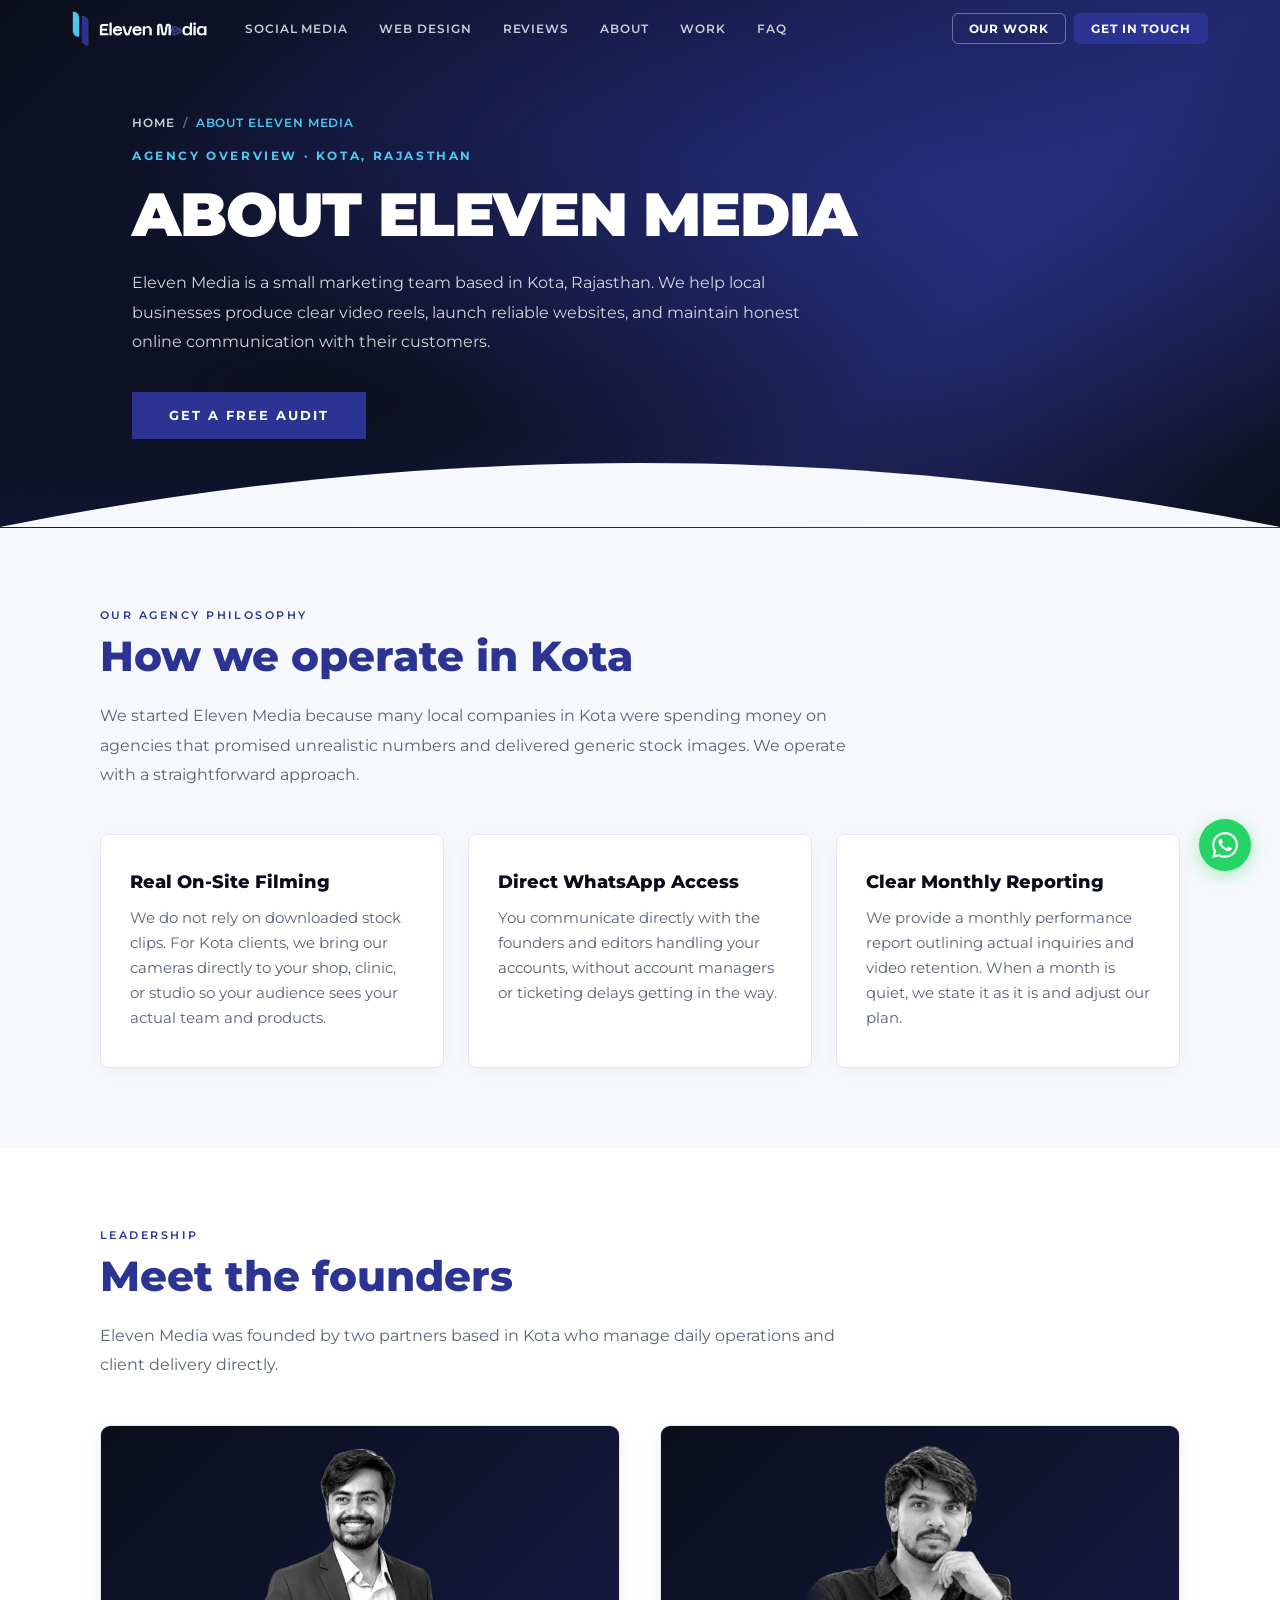
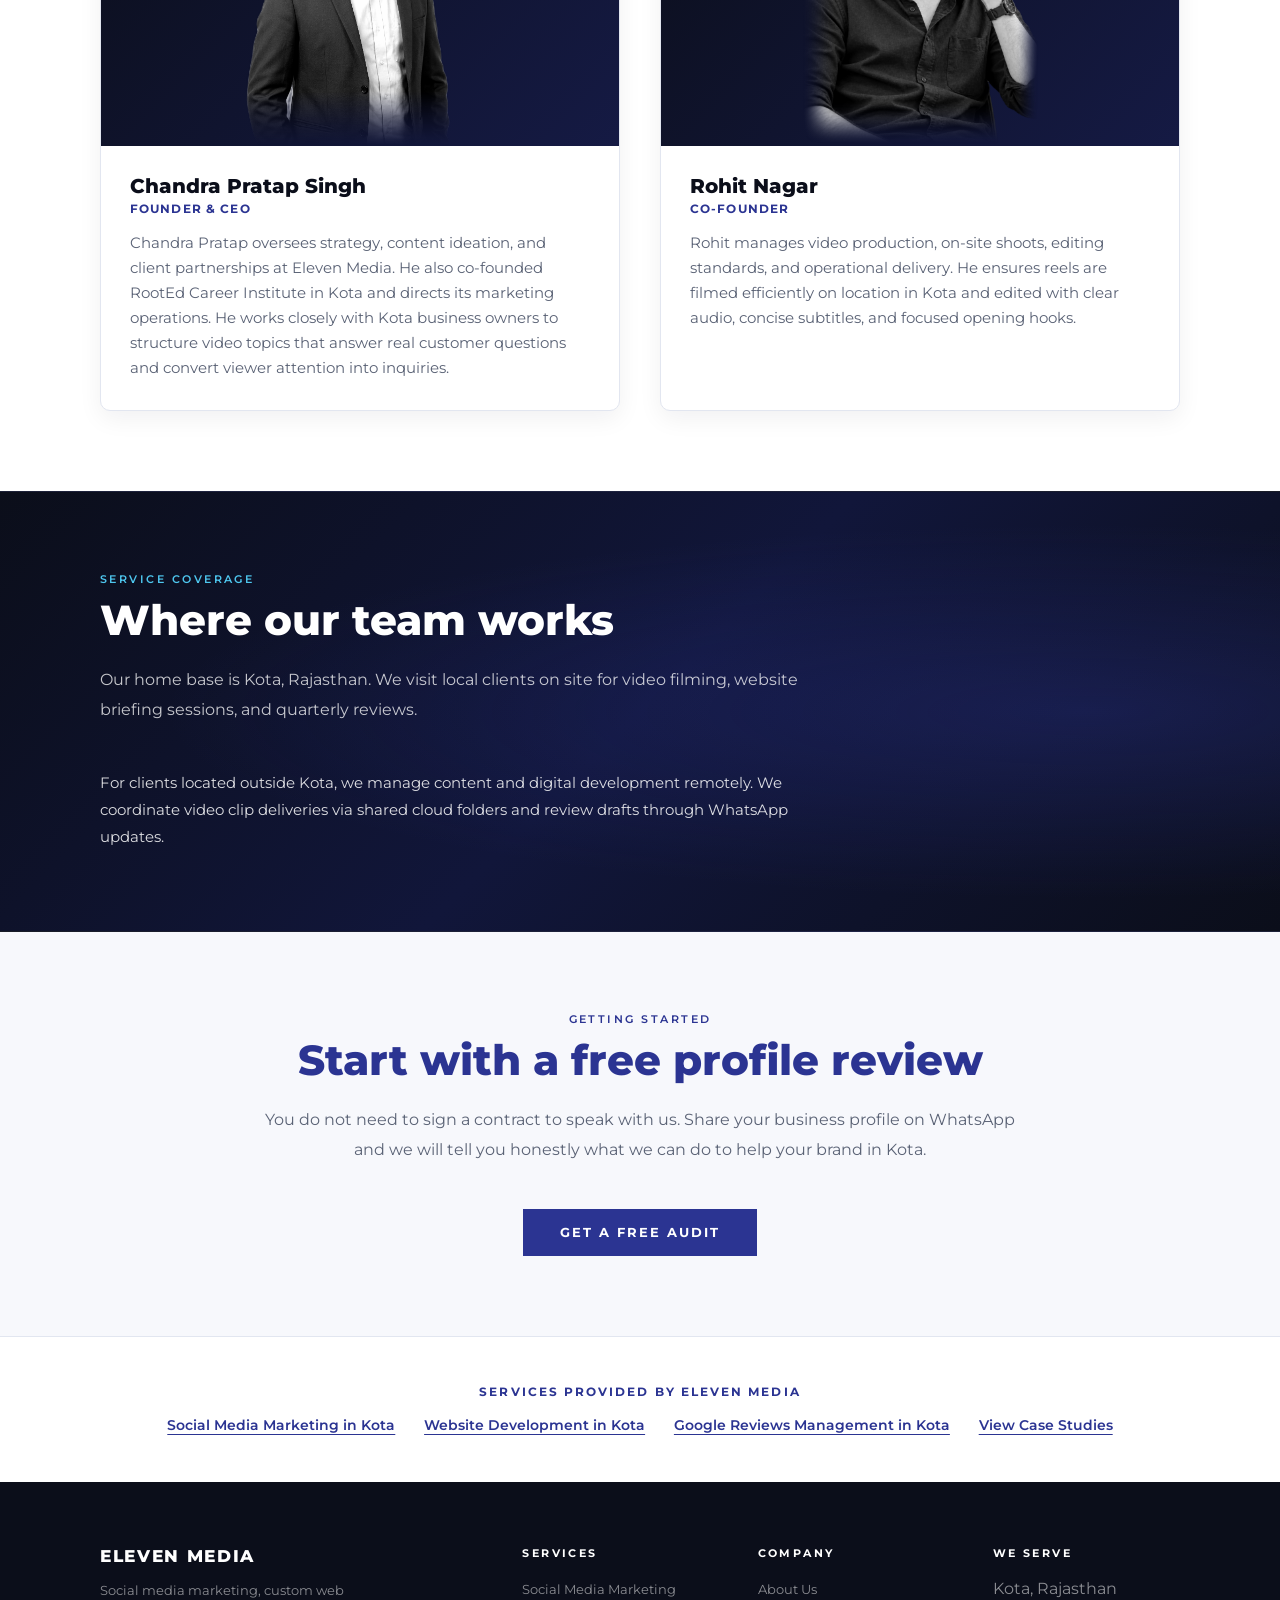
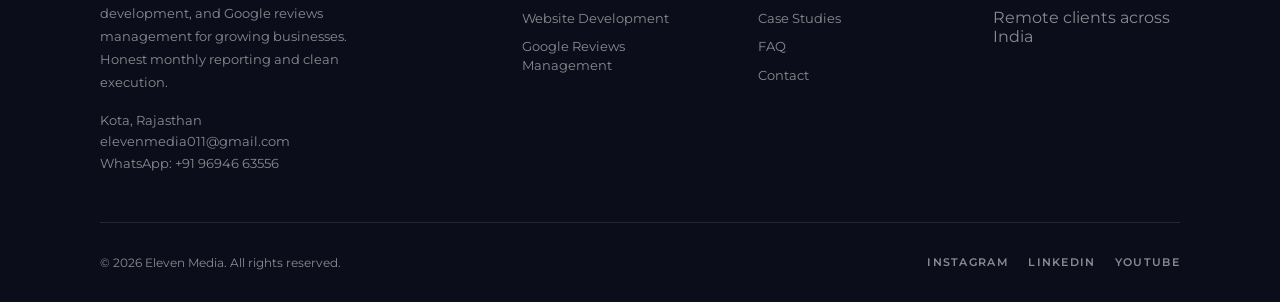
==== commit 3f23da55: "Add official Instagram link, soften audit promises, and highlight RootEd Career Institute founder ex" ====
--- a/about/index.html
+++ b/about/index.html
@@ -62,6 +62,9 @@
             "name": "Rohit Nagar",
             "jobTitle": "Co-Founder"
           }
+        ],
+        "sameAs": [
+          "https://www.instagram.com/eleven.media11/"
         ]
       },
       {
@@ -212,7 +215,7 @@
             <h3 class="founder-profile-name">Chandra Pratap Singh</h3>
             <p class="founder-profile-role">Founder &amp; CEO</p>
             <p class="founder-profile-bio">
-              Chandra Pratap oversees strategy, content ideation, and client partnerships at Eleven Media. He works closely with Kota business owners to structure video topics that answer real customer questions and convert viewer attention into inquiries.
+              Chandra Pratap oversees strategy, content ideation, and client partnerships at Eleven Media. He also co-founded RootEd Career Institute in Kota and directs its marketing operations. He works closely with Kota business owners to structure video topics that answer real customer questions and convert viewer attention into inquiries.
             </p>
           </div>
         </div>
@@ -313,6 +316,11 @@
       </div>
       <div class="footer-bottom">
         <p>&copy; 2026 Eleven Media. All rights reserved.</p>
+        <div class="footer-social">
+          <a href="https://www.instagram.com/eleven.media11/" target="_blank" rel="noopener noreferrer">Instagram</a>
+          <a href="#">LinkedIn</a>
+          <a href="#">YouTube</a>
+        </div>
       </div>
     </div>
   </footer>
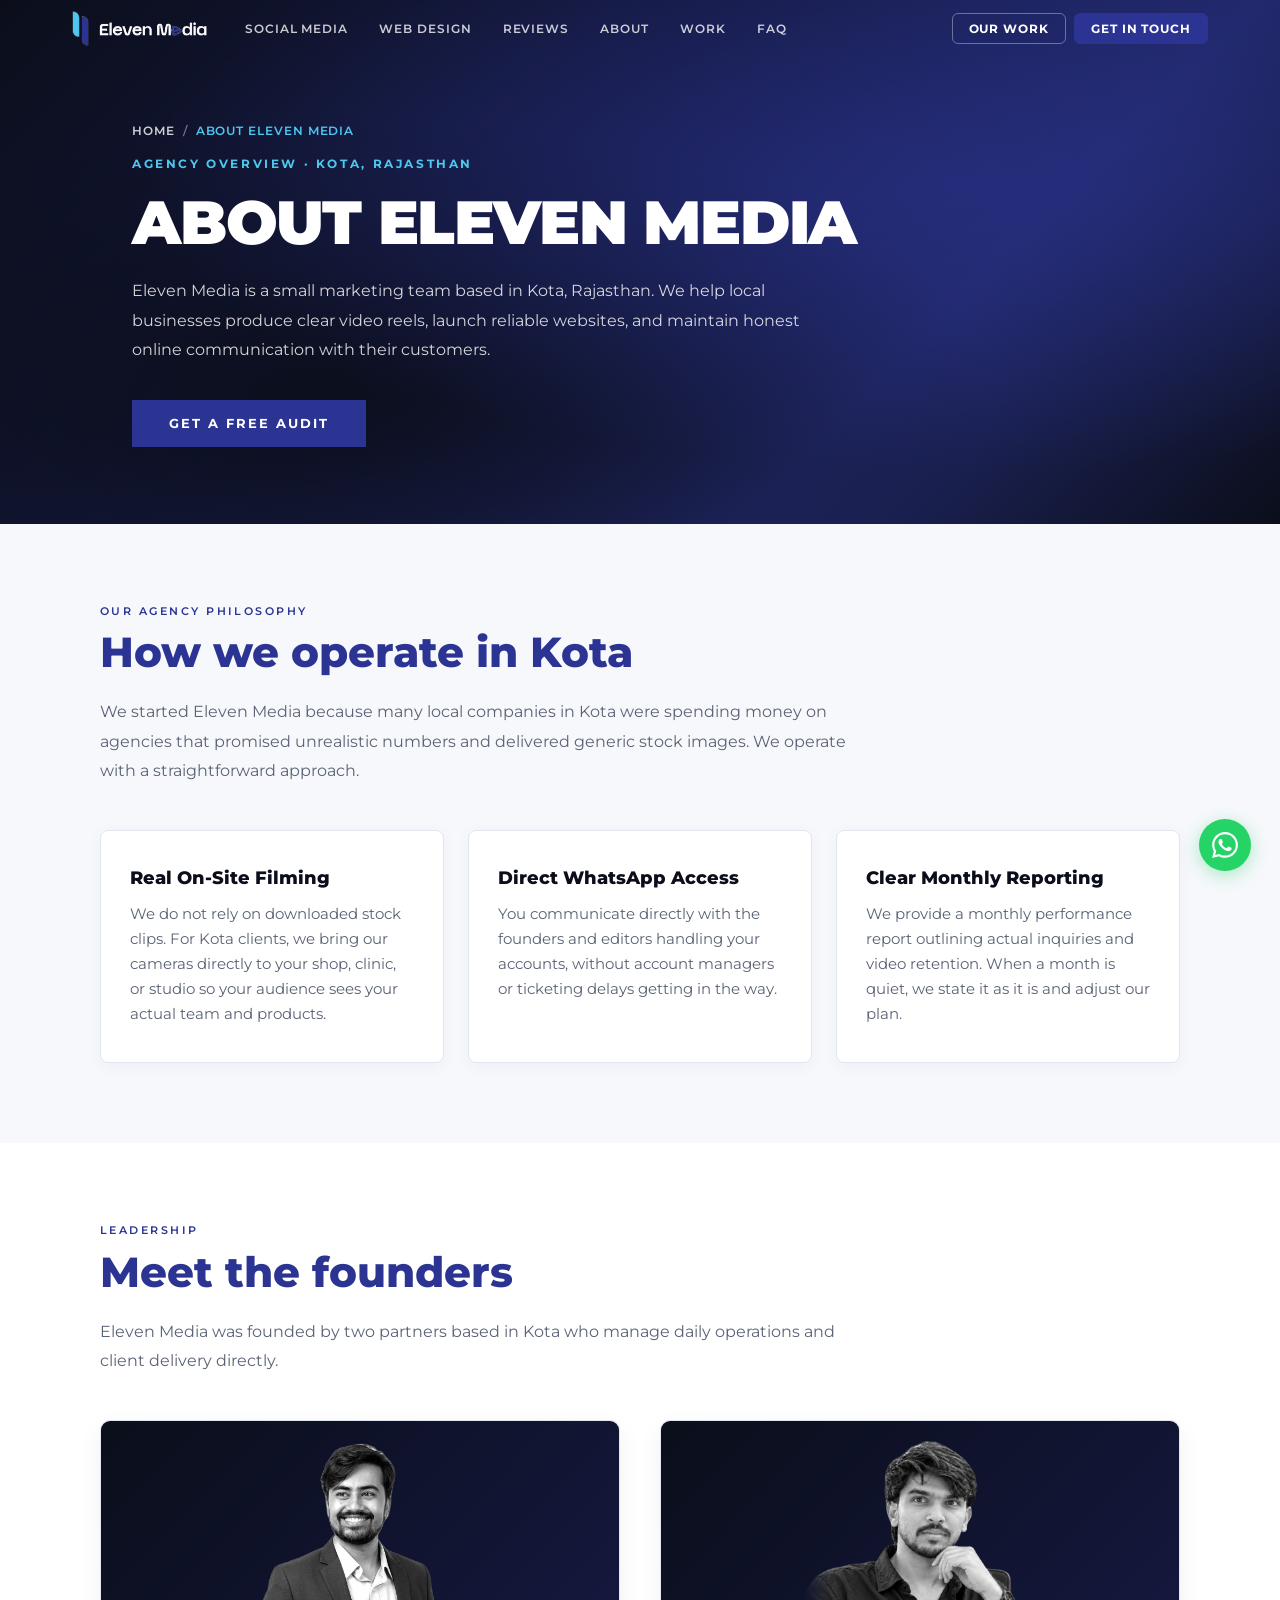
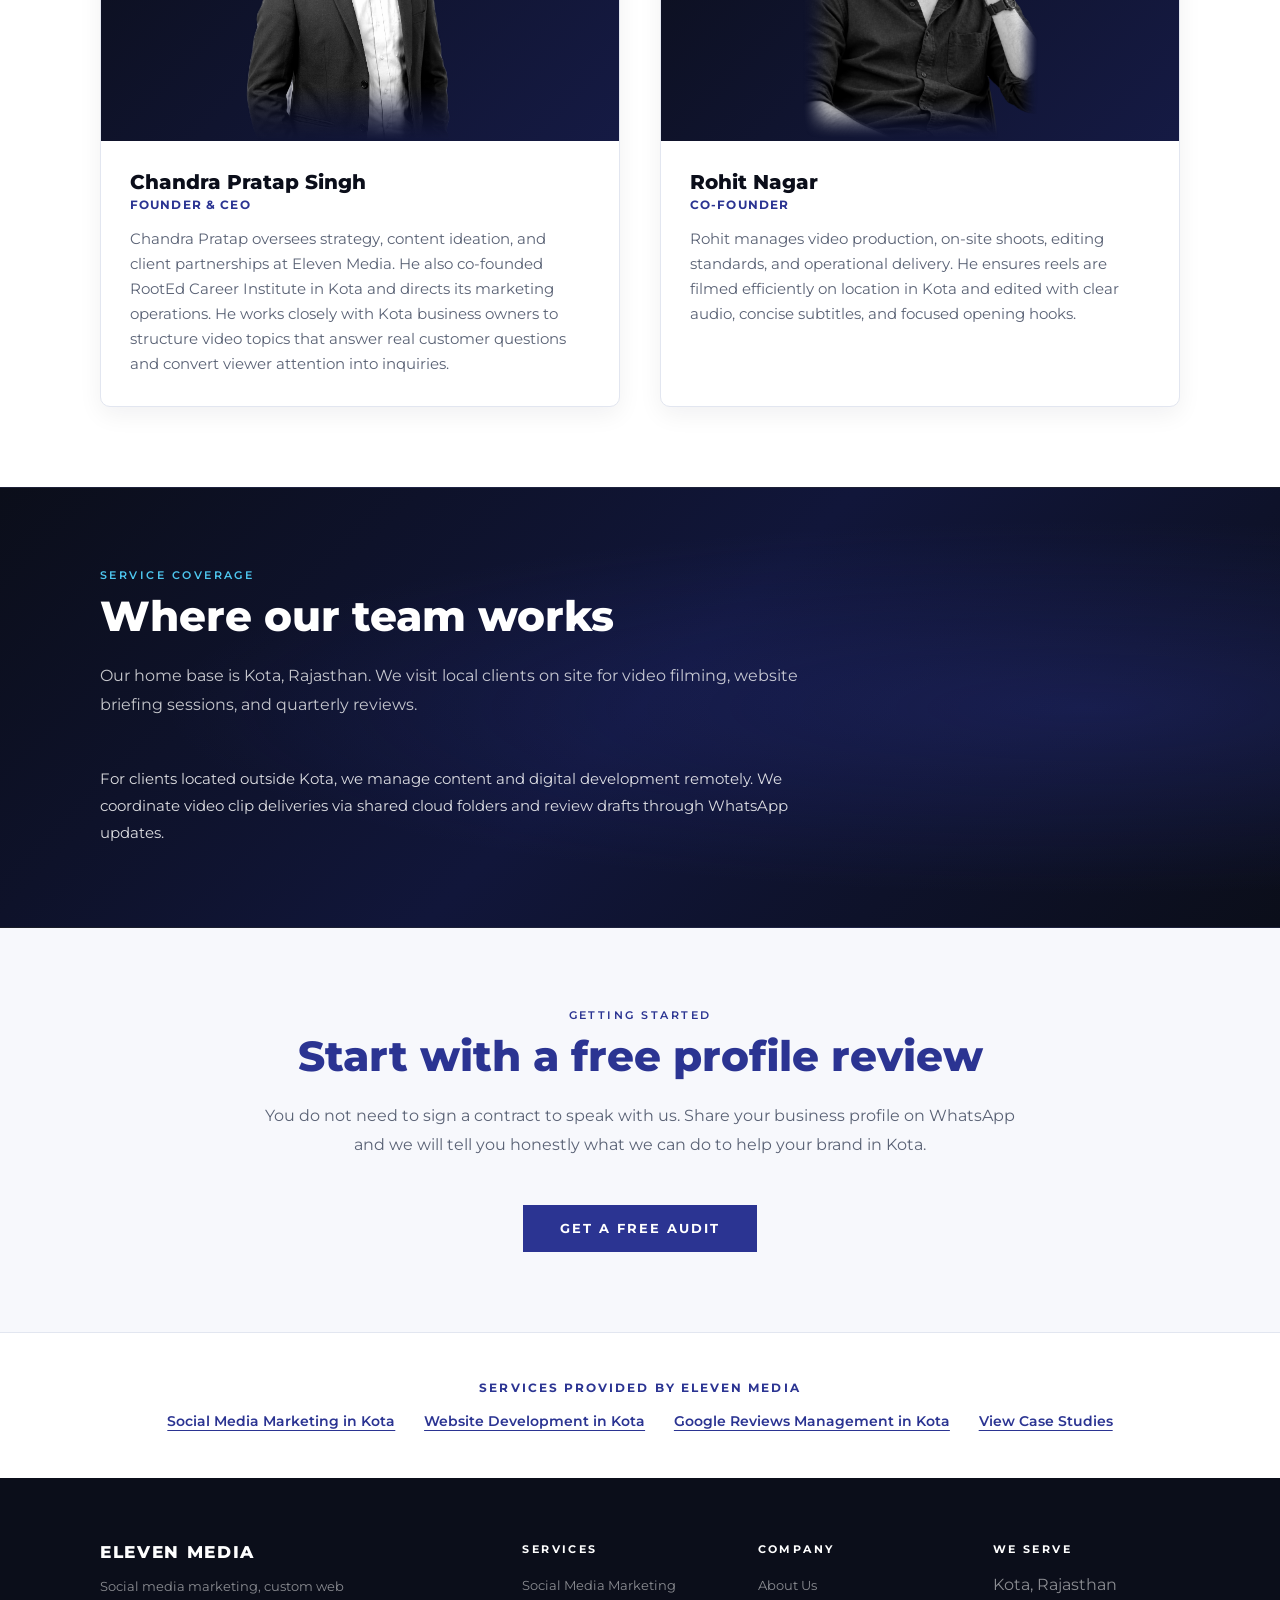
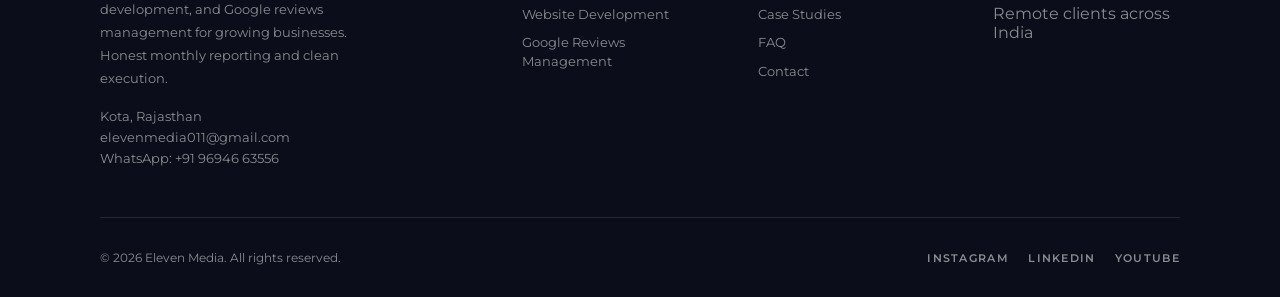
==== commit db5e44d1: "Replace wave divider curve with clean seamless rectangular hero on all new inner pages" ====
--- a/about/index.html
+++ b/about/index.html
@@ -157,11 +157,6 @@
       </p>
       <a href="https://wa.me/919694663556?text=Hi%20Eleven%20Media,%20I%20would%20like%20to%20learn%20more%20about%20your%20services" class="hero-cta" target="_blank" rel="noopener noreferrer">Get a Free Audit</a>
     </div>
-    <div class="wave-divider">
-      <svg viewBox="0 0 1440 72" fill="none" xmlns="http://www.w3.org/2000/svg" preserveAspectRatio="none">
-        <path d="M0 72C240 24 480 0 720 0C960 0 1200 24 1440 72H0Z" fill="#F7F8FC" />
-      </svg>
-    </div>
   </section>
 
   <!-- WHO WE ARE & HOW WE WORK -->
--- a/style.css
+++ b/style.css
@@ -2615,9 +2615,8 @@
     radial-gradient(ellipse at 25% 75%, rgba(11, 14, 26, 0.95) 0%, transparent 50%),
     linear-gradient(135deg, #0B0E1A 0%, #151a44 42%, #202766 70%, #0B0E1A 100%);
   margin-top: -58px;
-  padding-top: 116px;
-  padding-bottom: 5.5rem;
-  border-bottom: 1px solid rgba(255, 255, 255, 0.06);
+  padding-top: 124px;
+  padding-bottom: 4.8rem;
 }
 
 .inner-hero-container {
